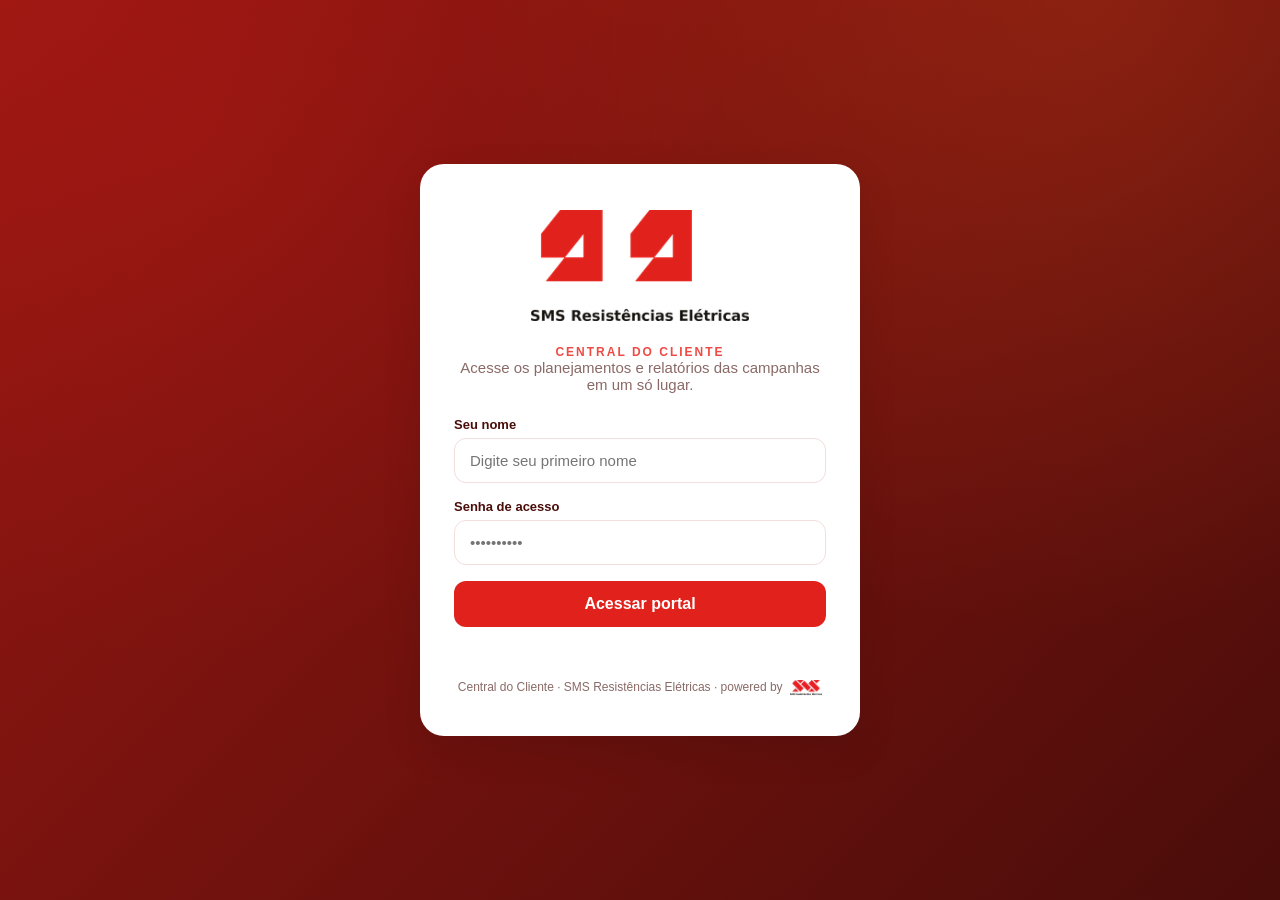
==== index.html @ a6e4474c "Add files via upload" ====
<!DOCTYPE html>
<html lang="pt-BR">
<head>
<meta charset="UTF-8" />
<meta name="viewport" content="width=device-width, initial-scale=1.0" />
<title>Central do Cliente · SMS Resistências Elétricas</title>
<style>
  :root {
    --green-dark:  #4A0D0A;
    --green-deep:  #9B1712;
    --green:       #E1211B;
    --green-mid:   #EF4A44;
    --green-light: #F6B3B0;
    --green-pale:  #FDECEB;
    --lime:        #FF671F;
    --mint:        #FDECEB;
    --white:       #FFFFFF;
    --ink:         #4A0D0A;
    --text:        #2A1614;
    --muted:       #8A6A66;
    --line:        #F2DEDC;
    --radius:      18px;
    --shadow-sm:   0 2px 10px rgba(0,0,0,.06);
    --shadow:      0 14px 40px rgba(0,0,0,.10);
    --wa:          #25D366;
  }
  * { box-sizing: border-box; }
  html, body { margin: 0; height: 100%; }
  body {
    font-family: Arial, Helvetica, sans-serif;
    color: var(--text);
    background: #FDF7F6;
    min-height: 100vh;
  }
  a { color: inherit; }

  /* ============================================================
     LOGIN
  ============================================================ */
  #loginScreen {
    display: grid; place-items: center; padding: 40px 20px; min-height: 100vh;
    background:
      radial-gradient(circle at 15% 15%, rgba(225,33,27,0.14), transparent 40%),
      radial-gradient(circle at 85% 0%, rgba(255,103,31,0.18), transparent 45%),
      linear-gradient(135deg, #9B1712 0%, #4A0D0A 100%);
  }
  .login-card {
    width: 100%; max-width: 440px; background: white; border-radius: 24px;
    box-shadow: var(--shadow); padding: 40px 34px; text-align: center;
  }
  .login-logo {
    width: 100%; max-width: 230px; margin: 0 auto 18px; padding: 6px;
    display: grid; place-items: center;
  }
  .login-logo img { width: 100%; height: auto; display: block; }
  .login-card .eyebrow { color: var(--green-mid); font-weight: 800; font-size: 12px; letter-spacing: 2px; text-transform: uppercase; }
  .login-card h1 { font-size: 26px; color: var(--green-dark); margin: 10px 0 8px; }
  .login-card p.sub { color: var(--muted); font-size: 15px; margin: 0 0 24px; }
  .field { text-align: left; margin-bottom: 16px; }
  .field label { display: block; font-size: 13px; font-weight: 700; color: var(--green-dark); margin-bottom: 6px; }
  .field input {
    width: 100%; padding: 13px 15px; border: 1.5px solid var(--line); border-radius: 12px;
    font-size: 15px; outline: none; transition: border .2s; font-family: inherit;
  }
  .field input:focus { border-color: var(--green-mid); }
  .btn-primary {
    width: 100%; padding: 14px; border: none; border-radius: 12px; cursor: pointer;
    background: var(--green); color: white; font-size: 16px; font-weight: 800;
    transition: background .2s;
  }
  .btn-primary:hover { background: var(--green-deep); }
  .login-err { color: #C62828; font-size: 13px; margin-top: 12px; min-height: 18px; font-weight: 700; }
  .login-foot { margin-top: 22px; font-size: 12px; color: var(--muted); display: flex; align-items: center; justify-content: center; gap: 7px; flex-wrap: wrap; }
  .login-foot .login-agency { height: 17px; width: auto; display: block; }

  /* ============================================================
     PORTAL
  ============================================================ */
  #portalScreen { display: none; min-height: 100vh; }
  #portalScreen.active { display: block; }

  /* --- TOPBAR (header MetLife-style) --- */
  .topbar {
    position: sticky; top: 0; z-index: 30; background: rgba(255,255,255,.92);
    backdrop-filter: blur(12px); border-bottom: 1px solid var(--line);
  }
  .topbar-inner {
    max-width: 1160px; margin: 0 auto; padding: 14px 24px;
    display: flex; align-items: center; justify-content: space-between; gap: 18px;
  }
  .brand { display: flex; align-items: center; gap: 12px; text-decoration: none; border-radius: 10px; padding: 4px 6px; transition: background .2s; }
  .brand:hover { background: var(--green-pale); }
  .brand-logo { height: 34px; width: auto; display: block; }
  .brand-div { width: 1px; height: 24px; background: var(--line); }
  .brand-sub { font-size: 10.5px; color: var(--muted); letter-spacing: 1.2px; font-weight: 700; }
  .topnav { display: flex; align-items: center; gap: 4px; }
  .topnav a {
    text-decoration: none; color: var(--green-dark); font-weight: 700; font-size: 14px;
    padding: 9px 14px; border-radius: 10px; transition: background .2s;
  }
  .topnav a:hover { background: var(--green-pale); }
  .top-actions { display: flex; align-items: center; gap: 10px; }
  .pill-user {
    display: flex; align-items: center; gap: 8px; background: var(--green-pale);
    border-radius: 999px; padding: 6px 6px 6px 14px; font-weight: 700; font-size: 13px; color: var(--green-dark);
  }
  .pill-user .av { width: 28px; height: 28px; border-radius: 50%; background: var(--green); color: white; display: grid; place-items: center; font-size: 13px; font-weight: 800; }
  .btn-ghost {
    background: white; border: 1.5px solid var(--line); color: var(--green-dark);
    padding: 8px 16px; border-radius: 999px; font-weight: 700; font-size: 13px; cursor: pointer; transition: background .2s;
  }
  .btn-ghost:hover { background: var(--green-pale); }
  .hamb { display: none; background: none; border: none; cursor: pointer; padding: 6px; }
  .hamb span { display: block; width: 22px; height: 2.5px; background: var(--green-dark); margin: 4px 0; border-radius: 2px; }

  /* --- HERO --- */
  .hero {
    background:
      radial-gradient(circle at 12% 20%, rgba(225,33,27,0.14), transparent 42%),
      radial-gradient(circle at 88% 0%, rgba(255,103,31,0.18), transparent 48%),
      linear-gradient(180deg, #FDECEB 0%, #FDF7F6 100%);
    border-bottom: 1px solid var(--line);
  }
  .hero-inner { max-width: 1160px; margin: 0 auto; padding: 60px 24px 54px; text-align: center; }
  .hero .tag {
    display: inline-block; background: #FDECEB; color: var(--green-dark);
    padding: 8px 18px; border-radius: 999px; font-weight: 800; font-size: 12px;
    letter-spacing: 1.5px; text-transform: uppercase;
  }
  .hero h1 { font-size: clamp(34px, 5.5vw, 58px); color: var(--green-dark); margin: 20px 0 14px; letter-spacing: -1.5px; }
  .hero h1 span { color: var(--green-mid); }
  .hero p { color: var(--muted); font-size: 18px; max-width: 620px; margin: 0 auto; }

  /* --- COMO USAR --- */
  .howto { max-width: 1160px; margin: 0 auto; padding: 44px 24px 0; }
  .howto-card {
    background: white; border: 1px solid var(--line); border-radius: 22px;
    box-shadow: var(--shadow); overflow: hidden;
  }
  .howto-top {
    background: linear-gradient(135deg, #9B1712, #4A0D0A); color: white;
    padding: 26px 30px; display: flex; align-items: center; gap: 14px; flex-wrap: wrap;
  }
  .howto-top .ico { width: 44px; height: 44px; border-radius: 12px; background: rgba(255,255,255,.14); display: grid; place-items: center; font-size: 22px; }
  .howto-top h2 { margin: 0; font-size: 21px; }
  .howto-top p { margin: 2px 0 0; color: var(--green-light); font-size: 14px; }
  .howto-body { padding: 30px; display: grid; grid-template-columns: repeat(3, 1fr); gap: 24px; }
  .step { display: flex; gap: 14px; }
  .step .num {
    width: 34px; height: 34px; border-radius: 10px; background: var(--green-pale); color: var(--green-dark);
    display: grid; place-items: center; font-weight: 800; flex-shrink: 0;
  }
  .step h3 { margin: 2px 0 6px; font-size: 16px; color: var(--green-dark); }
  .step p { margin: 0; font-size: 14px; color: var(--muted); line-height: 1.5; }
  .howto-foot {
    border-top: 1px solid var(--line); padding: 20px 30px; display: flex; align-items: center;
    justify-content: space-between; gap: 16px; flex-wrap: wrap; background: #FDF7F6;
  }
  .howto-foot .q { font-size: 14px; color: var(--muted); }
  .howto-foot .q strong { color: var(--green-dark); }
  .btn-wa {
    display: inline-flex; align-items: center; gap: 9px; background: var(--wa); color: white;
    text-decoration: none; padding: 11px 20px; border-radius: 999px; font-weight: 800; font-size: 14px;
    transition: filter .2s;
  }
  .btn-wa:hover { filter: brightness(.94); }
  .btn-wa svg { width: 18px; height: 18px; }

  /* --- CATEGORIES / BLOCKS --- */
  .content { max-width: 1160px; margin: 0 auto; padding: 44px 24px 70px; }
  .cat-block { margin-bottom: 44px; scroll-margin-top: 80px; }
  .cat-head { display: flex; align-items: baseline; justify-content: space-between; margin-bottom: 20px; gap: 12px; flex-wrap: wrap; }
  .cat-head h2 { font-size: 24px; color: var(--green-dark); margin: 0; display: flex; align-items: center; gap: 10px; }
  .cat-head .cnt { font-size: 13px; color: var(--muted); font-weight: 700; background: white; border: 1px solid var(--line); padding: 4px 12px; border-radius: 999px; }
  .cat-head p { margin: 4px 0 0; color: var(--muted); font-size: 15px; width: 100%; }

  .grid { display: grid; grid-template-columns: repeat(3, 1fr); gap: 22px; }

  .block-card {
    position: relative; background: white; border: 1px solid var(--line); border-radius: 18px;
    box-shadow: var(--shadow-sm); padding: 26px 24px 22px; cursor: pointer;
    transition: transform .18s, box-shadow .18s, border-color .18s;
    display: flex; flex-direction: column; min-height: 230px; overflow: hidden;
  }
  .block-card::before {
    content: ''; position: absolute; top: 0; left: 0; right: 0; height: 5px;
    background: var(--accent, var(--green-mid));
  }
  .block-card:hover { transform: translateY(-4px); box-shadow: var(--shadow); border-color: var(--green-light); }
  .block-tag {
    align-self: flex-start; font-size: 11px; font-weight: 800; letter-spacing: 1px; text-transform: uppercase;
    color: var(--accent-ink, var(--green-dark)); background: var(--accent-bg, var(--green-pale));
    padding: 5px 12px; border-radius: 999px; margin-bottom: 14px;
  }
  .block-card h3 { font-size: 19px; color: var(--green-dark); margin: 0 0 10px; line-height: 1.25; }
  .block-card .desc { font-size: 14px; color: var(--muted); line-height: 1.5; margin: 0 0 18px; flex: 1; }
  .block-meta { font-size: 12px; color: var(--muted); margin-bottom: 14px; }
  .block-foot { display: flex; align-items: center; justify-content: space-between; border-top: 1px solid var(--line); padding-top: 14px; }
  .block-open { font-size: 14px; font-weight: 800; color: var(--green); display: inline-flex; align-items: center; gap: 6px; }
  .block-pdf {
    font-size: 12px; font-weight: 800; color: var(--green-dark); background: var(--green-pale);
    border: none; padding: 6px 13px; border-radius: 999px; cursor: pointer; transition: background .2s;
  }
  .block-pdf:hover { background: var(--green-light); }
  .block-ext { text-decoration: none; color: inherit; }
  .block-ext-badge {
    font-size: 11px; font-weight: 800; letter-spacing: .5px; text-transform: uppercase;
    color: var(--muted); background: var(--green-pale); padding: 6px 13px; border-radius: 999px;
  }

  /* --- FOOTER --- */
  .site-foot {
    border-top: 1px solid var(--line); background: white;
  }
  .site-foot-inner {
    max-width: 1160px; margin: 0 auto; padding: 30px 24px;
    display: flex; align-items: center; justify-content: space-between; gap: 16px; flex-wrap: wrap;
    color: var(--muted); font-size: 13px;
  }
  .site-foot .foot-agency { height: 30px; width: auto; display: block; }

  /* ============================================================
     VIEWER — tela cheia com cabeçalho fixo
  ============================================================ */
  #viewer { position: fixed; inset: 0; z-index: 100; display: none; background: white; }
  #viewer.open { display: flex; flex-direction: column; }
  .viewer-bar {
    position: sticky; top: 0; z-index: 2; flex-shrink: 0;
    display: flex; align-items: center; justify-content: space-between; gap: 14px;
    padding: 12px 22px; background: white; border-bottom: 1px solid var(--line);
    box-shadow: 0 2px 12px rgba(0,0,0,.07); flex-wrap: wrap;
  }
  .viewer-left { display: flex; align-items: center; gap: 14px; min-width: 0; }
  .btn-back {
    display: inline-flex; align-items: center; gap: 8px; background: var(--green);
    color: white; border: none; padding: 10px 18px; border-radius: 999px;
    font-weight: 800; font-size: 13.5px; cursor: pointer; transition: background .2s; white-space: nowrap;
  }
  .btn-back:hover { background: var(--green-deep); }
  .viewer-logo { height: 30px; width: auto; display: block; cursor: pointer; }
  .viewer-div { width: 1px; height: 26px; background: var(--line); }
  .viewer-bar .vtitle {
    font-size: 14.5px; font-weight: 800; color: var(--green-dark);
    white-space: nowrap; overflow: hidden; text-overflow: ellipsis; max-width: 46vw;
  }
  .viewer-bar .vactions { display: flex; gap: 9px; }
  .viewer-bar .vactions button {
    background: white; color: var(--green-dark); border: 1.5px solid var(--line);
    padding: 9px 15px; border-radius: 999px; font-size: 13px; font-weight: 700; cursor: pointer;
    transition: background .2s;
  }
  .viewer-bar .vactions button:hover { background: var(--green-pale); }
  #viewerFrame { flex: 1; width: 100%; border: none; background: white; }

  /* ============================================================
     RESPONSIVE
  ============================================================ */
  @media (max-width: 900px) {
    .grid, .howto-body { grid-template-columns: 1fr 1fr; }
    .topnav { display: none; }
    .hamb { display: block; }
    .topnav.open {
      display: flex; position: absolute; top: 68px; left: 0; right: 0; flex-direction: column;
      background: white; border-bottom: 1px solid var(--line); padding: 10px 16px; gap: 2px;
    }
    .topnav.open a { padding: 12px; }
  }
  @media (max-width: 620px) {
    .grid, .howto-body { grid-template-columns: 1fr; }
    .pill-user .uname { display: none; }
    .hero-inner { padding: 44px 20px 40px; }
    .viewer-bar { padding: 10px 14px; gap: 8px; }
    .viewer-bar .vtitle, .viewer-div, .viewer-logo { display: none; }
    .btn-back { padding: 9px 14px; font-size: 13px; }
    .viewer-bar .vactions button { padding: 8px 12px; font-size: 12.5px; }
  }
</style>
</head>
<body>

<!-- ================= LOGIN ================= -->
<div id="loginScreen">
  <div class="login-card">
    <div class="login-logo">
      <img src="[data-uri]" alt="SMS Resistências Elétricas" />
    </div>
    <div class="eyebrow">Central do Cliente</div>
    <p class="sub">Acesse os planejamentos e relatórios das campanhas em um só lugar.</p>
    <div class="field">
      <label for="accessName">Seu nome</label>
      <input id="accessName" type="text" placeholder="Digite seu primeiro nome" autocomplete="off" />
    </div>
    <div class="field">
      <label for="accessCred">Senha de acesso</label>
      <input id="accessCred" type="password" placeholder="••••••••••" autocomplete="new-password" />
    </div>
    <button class="btn-primary" id="loginBtn">Acessar portal</button>
    <div class="login-err" id="loginErr"></div>
    <div class="login-foot">
      <span>Central do Cliente · SMS Resistências Elétricas · powered by</span>
      <img class="login-agency" src="[data-uri]" alt="Agência Molla" />
    </div>
  </div>
</div>

<!-- ================= PORTAL ================= -->
<div id="portalScreen">

  <!-- TOPBAR -->
  <div class="topbar">
    <div class="topbar-inner">
      <a class="brand" href="#inicio" id="brandHome" title="Voltar ao início da Central">
        <img class="brand-logo" src="[data-uri]" alt="SMS Resistências Elétricas" />
        <span class="brand-div"></span>
        <span class="brand-sub">CENTRAL DO CLIENTE</span>
      </a>
      <nav class="topnav" id="topnav">
        <a href="#inicio">Início</a>
        <a href="#como-usar">Como usar</a>
        <a href="#planejamento">Planejamento</a>
        <a href="#relatorios">Relatórios</a>
        <a href="#duvidas">Dúvidas</a>
      </nav>
      <div class="top-actions">
        <div class="pill-user"><span class="uname" id="userName">Cliente</span><span class="av" id="userAv">C</span></div>
        <button class="btn-ghost" id="logoutBtn">Sair</button>
        <button class="hamb" id="hamb" aria-label="Menu"><span></span><span></span><span></span></button>
      </div>
    </div>
  </div>

  <!-- HERO -->
  <div class="hero" id="inicio">
    <div class="hero-inner">
      <span class="tag">SMS Resistências Elétricas · 2026</span>
      <h1>Central do <span>Cliente</span></h1>
      <p>Todo o material da conta de Google Ads da SMS Resistências reunido em um só lugar: o planejamento das campanhas e os relatórios de acompanhamento. Selecione um item abaixo para abrir.</p>
    </div>
  </div>

  <!-- COMO USAR -->
  <div class="howto" id="como-usar">
    <div class="howto-card">
      <div class="howto-top">
        <div class="ico">🧭</div>
        <div>
          <h2>Como usar a plataforma</h2>
          <p>Um guia rápido para aproveitar tudo o que a Central oferece.</p>
        </div>
      </div>
      <div class="howto-body">
        <div class="step">
          <div class="num">1</div>
          <div>
            <h3>Navegue pelas categorias</h3>
            <p>Os materiais ficam organizados em <strong>Planejamentos</strong> e <strong>Relatórios</strong>. Use o menu no topo para ir direto à seção desejada.</p>
          </div>
        </div>
        <div class="step">
          <div class="num">2</div>
          <div>
            <h3>Abra o documento</h3>
            <p>Clique em qualquer bloco para abrir o material dentro do próprio portal, em tela cheia — sem precisar baixar nada.</p>
          </div>
        </div>
        <div class="step">
          <div class="num">3</div>
          <div>
            <h3>Baixe em PDF</h3>
            <p>Prefere salvar ou compartilhar? Use o botão <strong>⬇ PDF</strong> em cada material (ou dentro do visualizador) para gerar o arquivo.</p>
          </div>
        </div>
      </div>
      <div class="howto-foot">
        <div class="q">Ficou com alguma <strong>dúvida</strong>? Fale direto com a equipe Agência Molla no WhatsApp.</div>
        <a class="btn-wa" id="waTop" href="https://wa.me/5511995550735?text=Ol%C3%A1%2C%20preciso%20de%20ajuda%20com%20a%20Central%20do%20Cliente%20SMS%20Resist%C3%AAncias%20El%C3%A9tricas" target="_blank" rel="noopener">
          <svg viewBox="0 0 32 32" fill="currentColor"><path d="M16 3C9 3 3.5 8.5 3.5 15.5c0 2.3.6 4.4 1.7 6.3L3 29l7.4-2.1c1.8 1 3.9 1.5 6.1 1.5 7 0 12.5-5.5 12.5-12.5S23 3 16 3zm0 22.7c-1.9 0-3.7-.5-5.3-1.5l-.4-.2-4.4 1.2 1.2-4.3-.3-.4c-1-1.6-1.6-3.5-1.6-5.5C5.2 9.6 10 5 16 5s10.8 4.6 10.8 10.5S22 25.7 16 25.7zm6-7.8c-.3-.2-1.9-1-2.2-1-.3-.1-.5-.2-.7.1s-.8 1-1 1.2c-.2.2-.4.2-.7.1-1.8-.9-3-1.6-4.2-3.6-.3-.5.3-.5.9-1.6.1-.2 0-.4 0-.6-.1-.2-.7-1.7-1-2.3-.3-.6-.5-.5-.7-.5h-.6c-.2 0-.6.1-.9.4-.3.3-1.2 1.1-1.2 2.7s1.2 3.1 1.4 3.4c.2.2 2.4 3.7 5.9 5.2 2.2.9 3 1 4.1.9.7-.1 1.9-.8 2.2-1.5.3-.7.3-1.4.2-1.5-.1-.2-.3-.2-.6-.4z"/></svg>
          Chamar no WhatsApp
        </a>
      </div>
    </div>
  </div>

  <!-- CONTENT -->
  <div class="content">

    <!-- PLANEJAMENTO -->
    <section class="cat-block" id="planejamento">
      <div class="cat-head">
        <h2>🗂️ Planejamento <span class="cnt">2 materiais</span></h2>
        <p>A estrutura das campanhas e a revisão de palavras-chave, em planilhas abertas para consulta.</p>
      </div>
      <div class="grid">
        <a class="block-card block-ext" href="https://docs.google.com/spreadsheets/d/1nKGXExFA1pgm-tjuR2vLRuyKhiwG2CNZqmPkWT2C9xo/edit?usp=drive_link"
             target="_blank" rel="noopener" style="--accent:var(--brand-mid);--accent-bg:var(--brand-pale);--accent-ink:var(--brand-deep);">
          <span class="block-tag">Planilha</span>
          <h3>Estrutura e Planejamento das Campanhas</h3>
          <p class="desc">Como as campanhas de Google Ads estão organizadas: divisão por linha de produto, palavras-chave e orçamento de cada frente.</p>
          <div class="block-meta">Google Ads · Planilha online</div>
          <div class="block-foot">
            <span class="block-ext-badge">Link externo</span>
            <span class="block-open">Abrir planilha ↗</span>
          </div>
        </a>
        <a class="block-card block-ext" href="https://docs.google.com/spreadsheets/d/1LkZoQbRnqU8UV62rM9WOMEow3W5KfQ4o04w9qZOIKQs/edit?usp=drive_link"
             target="_blank" rel="noopener" style="--accent:var(--accent);--accent-bg:var(--brand-pale);--accent-ink:var(--brand-deep);">
          <span class="block-tag">Planilha</span>
          <h3>Revisão de Palavras-chave e Termos de Pesquisa</h3>
          <p class="desc">Levantamento das buscas que as campanhas captaram, separando o que traz cliente do que é desperdício de verba.</p>
          <div class="block-meta">Google Ads · Março 2026</div>
          <div class="block-foot">
            <span class="block-ext-badge">Link externo</span>
            <span class="block-open">Abrir planilha ↗</span>
          </div>
        </a>
      </div>
    </section>

    <!-- RELATÓRIOS -->
    <section class="cat-block" id="relatorios">
      <div class="cat-head">
        <h2>📊 Relatórios <span class="cnt">2 materiais</span></h2>
        <p>O acompanhamento da conta: o que foi executado em cada período e os pontos que dependem de definição.</p>
      </div>
      <div class="grid">
        <div class="block-card" data-doc="report_20260615" style="--accent:var(--brand-deep);--accent-bg:var(--brand-pale);--accent-ink:var(--brand-dark);">
          <span class="block-tag">Status</span>
          <h3>Atualização da Conta · Junho</h3>
          <p class="desc">O que entrou no ar nas campanhas, os bloqueios de buscas aplicados e os pontos que ficaram aguardando confirmação.</p>
          <div class="block-meta">Google Ads · 15 de junho de 2026</div>
          <div class="block-foot">
            <button class="block-pdf" data-pdf="report_20260615">⬇ PDF</button>
            <span class="block-open">Abrir relatório →</span>
          </div>
        </div>
        <div class="block-card" data-doc="report_20260701" style="--accent:var(--brand);--accent-bg:var(--brand-pale);--accent-ink:var(--brand-deep);">
          <span class="block-tag">Status</span>
          <h3>Atualização da Conta · Julho</h3>
          <p class="desc">Continuidade do acompanhamento, com as definições tomadas no período e os desdobramentos para as campanhas.</p>
          <div class="block-meta">Google Ads · 1º de julho de 2026</div>
          <div class="block-foot">
            <button class="block-pdf" data-pdf="report_20260701">⬇ PDF</button>
            <span class="block-open">Abrir relatório →</span>
          </div>
        </div>
      </div>
    </section>


    <!-- DÚVIDAS -->
    <section class="cat-block" id="duvidas">
      <div class="howto-card">
        <div class="howto-top">
          <div class="ico">💬</div>
          <div>
            <h2>Dúvidas ou suporte</h2>
            <p>A equipe Agência Molla está à disposição para ajudar com qualquer material do portal.</p>
          </div>
        </div>
        <div class="howto-foot" style="border-top:none;">
          <div class="q">Fale direto com a equipe <strong>Agência Molla</strong> no WhatsApp: <strong>+55 11 99555-0735</strong></div>
          <a class="btn-wa" href="https://wa.me/5511995550735?text=Ol%C3%A1%2C%20preciso%20de%20ajuda%20com%20a%20Central%20do%20Cliente%20SMS%20Resist%C3%AAncias%20El%C3%A9tricas" target="_blank" rel="noopener">
            <svg viewBox="0 0 32 32" fill="currentColor"><path d="M16 3C9 3 3.5 8.5 3.5 15.5c0 2.3.6 4.4 1.7 6.3L3 29l7.4-2.1c1.8 1 3.9 1.5 6.1 1.5 7 0 12.5-5.5 12.5-12.5S23 3 16 3zm0 22.7c-1.9 0-3.7-.5-5.3-1.5l-.4-.2-4.4 1.2 1.2-4.3-.3-.4c-1-1.6-1.6-3.5-1.6-5.5C5.2 9.6 10 5 16 5s10.8 4.6 10.8 10.5S22 25.7 16 25.7zm6-7.8c-.3-.2-1.9-1-2.2-1-.3-.1-.5-.2-.7.1s-.8 1-1 1.2c-.2.2-.4.2-.7.1-1.8-.9-3-1.6-4.2-3.6-.3-.5.3-.5.9-1.6.1-.2 0-.4 0-.6-.1-.2-.7-1.7-1-2.3-.3-.6-.5-.5-.7-.5h-.6c-.2 0-.6.1-.9.4-.3.3-1.2 1.1-1.2 2.7s1.2 3.1 1.4 3.4c.2.2 2.4 3.7 5.9 5.2 2.2.9 3 1 4.1.9.7-.1 1.9-.8 2.2-1.5.3-.7.3-1.4.2-1.5-.1-.2-.3-.2-.6-.4z"/></svg>
            Chamar no WhatsApp
          </a>
        </div>
      </div>
    </section>
  </div>

  <!-- FOOTER -->
  <div class="site-foot">
    <div class="site-foot-inner">
      <img class="foot-agency" src="[data-uri]" alt="Agência Molla" />
      <span>Central do Cliente · SMS Resistências Elétricas · © 2026 Agência Molla · Todos os direitos reservados.</span>
    </div>
  </div>
</div>

<!-- ================= VIEWER ================= -->
<div id="viewer">
  <div class="viewer-bar">
    <div class="viewer-left">
      <button class="btn-back" id="viewerBack">← Voltar para o portal</button>
      <img class="viewer-logo" id="viewerLogo" src="[data-uri]" alt="SMS Resistências Elétricas · voltar ao portal" title="Voltar para o portal" />
      <span class="viewer-div"></span>
      <span class="vtitle" id="viewerTitle">Documento</span>
    </div>
    <div class="vactions">
      <button id="viewerPdf">⬇ Baixar PDF</button>
      <button id="viewerNewTab">Abrir em nova aba</button>
    </div>
  </div>
  <iframe id="viewerFrame" title="Documento"></iframe>
</div>

<script>
(function(){
  "use strict";

  // ===== Documentos embutidos (base64). Placeholders substituídos no build. =====

  var DOC_REPORT_20260615_B64 = "[base64]";
  var DOC_REPORT_20260701_B64 = "[base64]/bW9kdWxlLmV4cG9ydHM9ZSgpOiJmdW5jdGlvbiI9PXR5cGVvZiBkZWZpbmUmJmRlZmluZS5hbWQ/[base64]/dDplfWZ1bmN0aW9uIGwodCxlKXtyZXR1cm4gdm9pZCAwPT09dD9lOnR9Y29uc3QgaD0odCxlKT0+InN0cmluZyI9PXR5cGVvZiB0JiZ0LmVuZHNXaXRoKCIlIik/[base64]/[base64]/[base64]/[base64]/[base64]/ZToiZW5kIj09PXQ/[base64]/czppdChlLGwsYS5nZXRQaXhlbEZvclZhbHVlKGgpKS5sbyksMCxzLTEpKSxvPXU/SihNYXRoLm1heChpdChyLGEuYXhpcyxjLCEwKS5oaSsxLGk/[base64]/aC8oMi1uLW8pOmgvKG4rbykscj1mdW5jdGlvbih0LGUsaSxzLG4pe3JldHVybiB0PT09bj8oZS1pKS9zKyhlPGk/[base64]/XChccyooWy0rLlxkXSspKCUpP1tccyxdKyhbLSsuZVxkXSspKCUpP1tccyxdKyhbLSsuZVxkXSspKCUpPyg/OltccywvXSsoWy0rLmVcZF0rKSglKT8pP1xzKlwpJC87Y29uc3QgWXQ9dD0+dDw9LjAwMzEzMDg/[base64]/T2JqZWN0LmFzc2lnbihlfHx7fSx0KTp0fWZ1bmN0aW9uIEt0KHQpe3ZhciBlPXtyOjAsZzowLGI6MCxhOjI1NX07cmV0dXJuIEFycmF5LmlzQXJyYXkodCk/[base64]/[base64]/[base64]/[base64]/[base64]/[base64]/[base64]/[base64]/[base64]/[base64]/cHgkLyk7cmV0dXJuIHM/K3NbMV06dm9pZCAwfWZ1bmN0aW9uIERlKHQpe3JldHVybiF0fHxzKHQuc2l6ZSl8fHModC5mYW1pbHkpP251bGw6KHQuc3R5bGU/[base64]/[base64]/[base64]/[base64]/bi8yOmwsdC5yZWN0KGktYyxzLWwsMipjLDIqbCk7YnJlYWt9bSs9UjtjYXNlInJlY3RSb3QiOmQ9TWF0aC5jb3MobSkqKG4/[base64]/[base64]/[base64]/[base64]/ZS5jcDF4OmUuY3AyeCxzP2UuY3AxeTplLmNwMnkscz9pLmNwMng6aS5jcDF4LHM/[base64]/[base64]/[base64]/ZTppLHI9cShvLG4pLGw9cShhLG8pO2xldCBoPXIvKHIrbCksYz1sLyhyK2wpO2g9aXNOYU4oaCk/MDpoLGM9aXNOYU4oYyk/[base64]/[base64]/[base64]/MToxLU1hdGgucG93KDIsLTEwKnQpLGVhc2VJbk91dEV4cG86dD0+Y2kodCk/[base64]/LS41KihNYXRoLnNxcnQoMS10KnQpLTEpOi41KihNYXRoLnNxcnQoMS0odC09MikqdCkrMSksZWFzZUluRWxhc3RpYzp0PT5jaSh0KT90OmRpKHQsLjA3NSwuMyksZWFzZU91dEVsYXN0aWM6dD0+Y2kodCk/dDp1aSh0LC4wNzUsLjMpLGVhc2VJbk91dEVsYXN0aWModCl7Y29uc3QgZT0uMTEyNTtyZXR1cm4gY2kodCk/[base64]/[base64]/OlwuXGQrKT8pKHB4fGVtfCUpPykkLyx4aT0vXihub3JtYWx8aXRhbGljfGluaXRpYWx8aW5oZXJpdHx1bnNldHwob2JsaXF1ZSggLT9bMC05XT9bMC05XWRlZyk/[base64]/[base64]/[base64]/[base64]/[base64]/[base64]/TWF0aC5hYnModC54LXMueCk6MCxvPWk/[base64]/W106b312YXIgWGk9e2V2YWx1YXRlSW50ZXJhY3Rpb25JdGVtczpIaSxtb2Rlczp7aW5kZXgodCxlLGkscyl7Y29uc3Qgbj12ZShlLHQpLG89aS5heGlzfHwieCIsYT1pLmluY2x1ZGVJbnZpc2libGV8fCExLHI9aS5pbnRlcnNlY3Q/[base64]/KHIud2lkdGg9aD9oKnM6YSYmZS5hdmFpbGFibGVXaWR0aCxyLmhlaWdodD1uKTooci53aWR0aD1zLHIuaGVpZ2h0PWg/[base64]/[base64]/[base64]/[base64]/[base64]/[base64]/[base64]/[base64]/ZTowLG89dm9pZCAwPT09aS5tYXg/[base64]/[base64]/[base64]/[base64]/ImFjdGl2ZSI6ImRlZmF1bHQiO3JldHVybiB2b2lkIDA9PT10JiZ0aGlzLl9jYWNoZWRNZXRhLmRhdGFzZXQ/[base64]/[base64]/[base64]/[base64]/[base64]/MDpsLW4sbCksdD0wLGk9ci0xO3Q8aTt0KyspJHMoZSxjLGQsYVt0XSxhW3QrMV0pO3JldHVybiAkcyhlLGMsZCxoLHMobik/[base64]/dC50ZXh0Lmxlbmd0aDoxKSppLmxpbmVIZWlnaHQrcy5oZWlnaHR9ZnVuY3Rpb24gWnModCxlLGkpe2xldCBzPXV0KHQpO3JldHVybihpJiYicmlnaHQiIT09ZXx8IWkmJiJyaWdodCI9PT1lKSYmKHM9KHQ9PiJsZWZ0Ij09PXQ/[base64]/[base64]/[base64]/[base64]/[base64]/[base64]/[base64]/[base64]/[base64]/[base64]/[base64]/[base64]/[base64]/KE09UywiaW5uZXIiPT09ayYmKGY9eD09PV8tMT90aGlzLm9wdGlvbnMucmV2ZXJzZT8ibGVmdCI6InJpZ2h0IjowPT09eD90aGlzLm9wdGlvbnMucmV2ZXJzZT8icmlnaHQiOiJsZWZ0IjoiY2VudGVyIiksTz0idG9wIj09PXM/Im5lYXIiPT09Y3x8MCE9PW0/LUMqRCtELzI6ImNlbnRlciI9PT1jPy1ULmhpZ2hlc3QuaGVpZ2h0LzItZSpEK0Q6LVQuaGlnaGVzdC5oZWlnaHQrRC8yOiJuZWFyIj09PWN8fDAhPT1tP0QvMjoiY2VudGVyIj09PWM/[base64]/ImxlZnQiOiJyaWdodCI7bGV0IGk9ImNlbnRlciI7cmV0dXJuInN0YXJ0Ij09PWUuYWxpZ24/[base64]/cz8obD10aGlzLnJpZ2h0K24sIm5lYXIiPT09aT9yPSJsZWZ0IjoiY2VudGVyIj09PWk/KHI9ImNlbnRlciIsbCs9YS8yKToocj0icmlnaHQiLGwrPWEpKToobD10aGlzLnJpZ2h0LW8sIm5lYXIiPT09aT9yPSJyaWdodCI6ImNlbnRlciI9PT1pPyhyPSJjZW50ZXIiLGwtPWEvMik6KHI9ImxlZnQiLGw9dGhpcy5sZWZ0KSk6InJpZ2h0Ij09PWU/cz8obD10aGlzLmxlZnQrbiwibmVhciI9PT1pP3I9InJpZ2h0IjoiY2VudGVyIj09PWk/KHI9ImNlbnRlciIsbC09YS8yKToocj0ibGVmdCIsbC09YSkpOihsPXRoaXMubGVmdCtvLCJuZWFyIj09PWk/[base64]/[base64]/[base64]/[base64]/[base64]/[base64]/[base64]/[base64]/aT1lOiJfdmFsdWVfIj09PXQmJihpPSJ4Ij09PWU/[base64]/[base64]/[base64]/ImJvdHRvbSI6ImxlZnQiLGR0eXBlOm4/[base64]/[base64]/[base64]/[base64]/[base64]/[base64]/[base64]/bj1jOihvW1duKGMsYSxyLGwpXT0hMCxuPWgpKSxvW1duKG4sYSxyLGwpXT0hMCx0LmJvcmRlclNraXBwZWQ9b31mdW5jdGlvbiBXbih0LGUsaSxzKXt2YXIgbixvLGE7cmV0dXJuIHM/[base64]/[base64]/[base64]/[base64]/[base64]/[base64]/[base64]/dGhpcy5fZ2V0U3RhY2tDb3VudCh0KTplLnN0YWNrQ291bnQsbD0iZmxleCI9PT1uLmJhclRoaWNrbmVzcz9mdW5jdGlvbih0LGUsaSxzKXtjb25zdCBuPWUucGl4ZWxzLG89blt0XTtsZXQgYT10PjA/blt0LTFdOm51bGwscj10PG4ubGVuZ3RoLTE/blt0KzFdOm51bGw7Y29uc3QgbD1pLmNhdGVnb3J5UGVyY2VudGFnZTtudWxsPT09YSYmKGE9by0obnVsbD09PXI/[base64]/[base64]/[base64]/[base64]/[base64]/[base64]/[base64]/[base64]/[base64]/YytzK2kraDowO2xldCBmPTA7Y29uc3QgZz1uLWw7aWYocyl7Y29uc3QgdD0oKGM+MD9jLXM6MCkrKGQ+MD9kLXM6MCkpLzI7Zj0oZy0oMCE9PXQ/[base64]/[base64]/[base64]/[base64]/[base64]/[base64]/[base64]/[base64]/[base64]/KGUrcykvMjplLHk6bj9pOihpK3MpLzJ9fWdldFJhbmdlKHQpe3JldHVybiJ4Ij09PXQ/[base64]/[base64]/[base64]/[base64]/KGs9TWF0aC5yb3VuZChNYXRoLm1pbigoci1hKS9TLGMpKSxTPShyLWEpL2ssTT1hLHc9cik6Xz8oTT1iP2E6TSx3PXg/[base64]/[base64]/aS5sZW5ndGgmJlYoaVtpLmxlbmd0aC0xXS52YWx1ZSxyLG1vKHIseSx0KSk/[base64]/dDowLHRoaXMubWF4PWEoZSk/[base64]/[base64]/TWF0aC5tYXgoMCx0KTpudWxsLHRoaXMubWF4PWEoZSk/[base64]/KGUucmV2ZXJzZSgpLHRoaXMuc3RhcnQ9dGhpcy5tYXgsdGhpcy5lbmQ9dGhpcy5taW4pOih0aGlzLnN0YXJ0PXRoaXMubWluLHRoaXMuZW5kPXRoaXMubWF4KSxlfWdldExhYmVsRm9yVmFsdWUodCl7cmV0dXJuIHZvaWQgMD09PXQ/[base64]/[base64]/e3N0YXJ0OmUtaS8yLGVuZDplK2kvMn06dDxzfHx0Pm4/[base64]/[base64]/[base64]/[base64]/[base64]/aToiIn0pKS5maWx0ZXIoKCh0LGUpPT50aGlzLmNoYXJ0LmdldERhdGFWaXNpYmlsaXR5KGUpKSl9Zml0KCl7Y29uc3QgdD10aGlzLm9wdGlvbnM7dC5kaXNwbGF5JiZ0LnBvaW50TGFiZWxzLmRpc3BsYXk/[base64]/[base64]/[base64]/[base64]/MS1lOih0aGlzLmdldERlY2ltYWxGb3JWYWx1ZSh0WzFdKS1lKS8yLGk9dGhpcy5nZXREZWNpbWFsRm9yVmFsdWUodFt0Lmxlbmd0aC0xXSksbj0xPT09dC5sZW5ndGg/[base64]/[base64]/[base64]/[base64]/[base64]/[base64]/[base64]/ZS5tYXg6ZS5taW4scj1mdW5jdGlvbih0LGUsaSl7bGV0IHM7cmV0dXJuIHM9InN0YXJ0Ij09PXQ/aToiZW5kIj09PXQ/ZS5vcHRpb25zLnJldmVyc2U/[base64]/[base64]/dC5jbG9zZVBhdGgoKTpwYSh0LHMsYyxuKTtjb25zdCBlPSEhcy5wYXRoU2VnbWVudCh0LGwse21vdmU6dSxyZXZlcnNlOiEwfSk7Zj11JiZlLGZ8fHBhKHQscyxoLG4pfXQuY2xvc2VQYXRoKCksdC5maWxsKGY/[base64]/[base64]/[base64]/[base64]/[base64]/[base64]/[base64]/[base64]/InRvcCI6aT50LmhlaWdodC1zLzI/[base64]/[base64]/[base64]/[base64]/[base64]/[base64]/[base64]/[base64]/[base64]";

  var DOCS = {
    report_20260615: { title: "Atualização da Conta · Junho 2026", b64: DOC_REPORT_20260615_B64 },
    report_20260701: { title: "Atualização da Conta · Julho 2026", b64: DOC_REPORT_20260701_B64 }
  };

  var CLIENT_PWD = "sms#2026#";

  // ===== LOGIN =====
  var loginScreen = document.getElementById('loginScreen');
  var portalScreen = document.getElementById('portalScreen');
  var nameInput = document.getElementById('accessName');
  var credInput = document.getElementById('accessCred');
  var loginErr = document.getElementById('loginErr');

  function doLogin(){
    var pwd = credInput.value.trim();
    if (pwd.toLowerCase() === CLIENT_PWD.toLowerCase()) {
      var nm = (nameInput.value.trim() || 'Cliente');
      var first = nm.split(' ')[0];
      document.getElementById('userName').textContent = first.charAt(0).toUpperCase() + first.slice(1);
      document.getElementById('userAv').textContent = first.charAt(0).toUpperCase();
      loginScreen.style.display = 'none';
      portalScreen.classList.add('active');
      window.scrollTo(0,0);
    } else {
      loginErr.textContent = 'Senha incorreta. Verifique e tente novamente.';
      credInput.focus();
    }
  }
  document.getElementById('loginBtn').addEventListener('click', doLogin);
  credInput.addEventListener('keydown', function(e){ if (e.key === 'Enter') doLogin(); });
  nameInput.addEventListener('keydown', function(e){ if (e.key === 'Enter') credInput.focus(); });

  document.getElementById('logoutBtn').addEventListener('click', function(){
    portalScreen.classList.remove('active');
    loginScreen.style.display = 'grid';
    credInput.value = ''; loginErr.textContent = '';
  });

  // ===== MOBILE NAV =====
  var topnav = document.getElementById('topnav');
  document.getElementById('hamb').addEventListener('click', function(){ topnav.classList.toggle('open'); });
  topnav.querySelectorAll('a').forEach(function(a){
    a.addEventListener('click', function(){ topnav.classList.remove('open'); });
  });

  // ===== VIEWER =====
  var viewer = document.getElementById('viewer');
  var viewerFrame = document.getElementById('viewerFrame');
  var viewerTitle = document.getElementById('viewerTitle');
  var currentB64 = null, currentKey = null;

  function decodeDoc(b64){ return decodeURIComponent(escape(atob(b64))); }

  function printDoc(key){
    var doc = DOCS[key]; if (!doc) return;
    var w = window.open('', '_blank');
    if (!w) { alert('Habilite pop-ups para gerar o PDF deste documento.'); return; }
    w.document.open(); w.document.write(decodeDoc(doc.b64)); w.document.close();
    if (doc.title) { try { w.document.title = doc.title; } catch(e){} }
    var fired = false;
    function go(){ if (fired) return; fired = true; try { w.focus(); w.print(); } catch(e){} }
    w.onload = function(){ setTimeout(go, 400); };
    setTimeout(go, 1200);
  }

  var scrollPos = 0;

  function openDoc(key){
    var doc = DOCS[key]; if (!doc) return;
    scrollPos = window.scrollY || document.documentElement.scrollTop || 0;
    currentB64 = doc.b64; currentKey = key;
    viewerTitle.textContent = doc.title;
    viewerFrame.src = "data:text/html;base64," + doc.b64;
    viewer.classList.add('open');
    document.body.style.overflow = 'hidden';
  }
  function closeViewer(){
    if (!viewer.classList.contains('open')) return;
    viewer.classList.remove('open');
    viewerFrame.src = 'about:blank';
    document.body.style.overflow = '';
    window.scrollTo(0, scrollPos);
  }

  document.querySelectorAll('.block-card[data-doc]').forEach(function(card){
    card.addEventListener('click', function(){ openDoc(card.dataset.doc); });
  });
  document.querySelectorAll('.block-pdf[data-pdf]').forEach(function(btn){
    btn.addEventListener('click', function(e){ e.stopPropagation(); printDoc(btn.dataset.pdf); });
  });

  document.getElementById('viewerBack').addEventListener('click', closeViewer);
  document.getElementById('viewerLogo').addEventListener('click', closeViewer);
  document.getElementById('viewerPdf').addEventListener('click', function(){ if (currentKey) printDoc(currentKey); });
  document.getElementById('viewerNewTab').addEventListener('click', function(){
    if (!currentB64) return;
    var w = window.open();
    if (w) { w.document.open(); w.document.write(decodeDoc(currentB64)); w.document.close(); }
  });
  document.addEventListener('keydown', function(e){ if (e.key === 'Escape') closeViewer(); });
})();
</script>
</body>
</html>
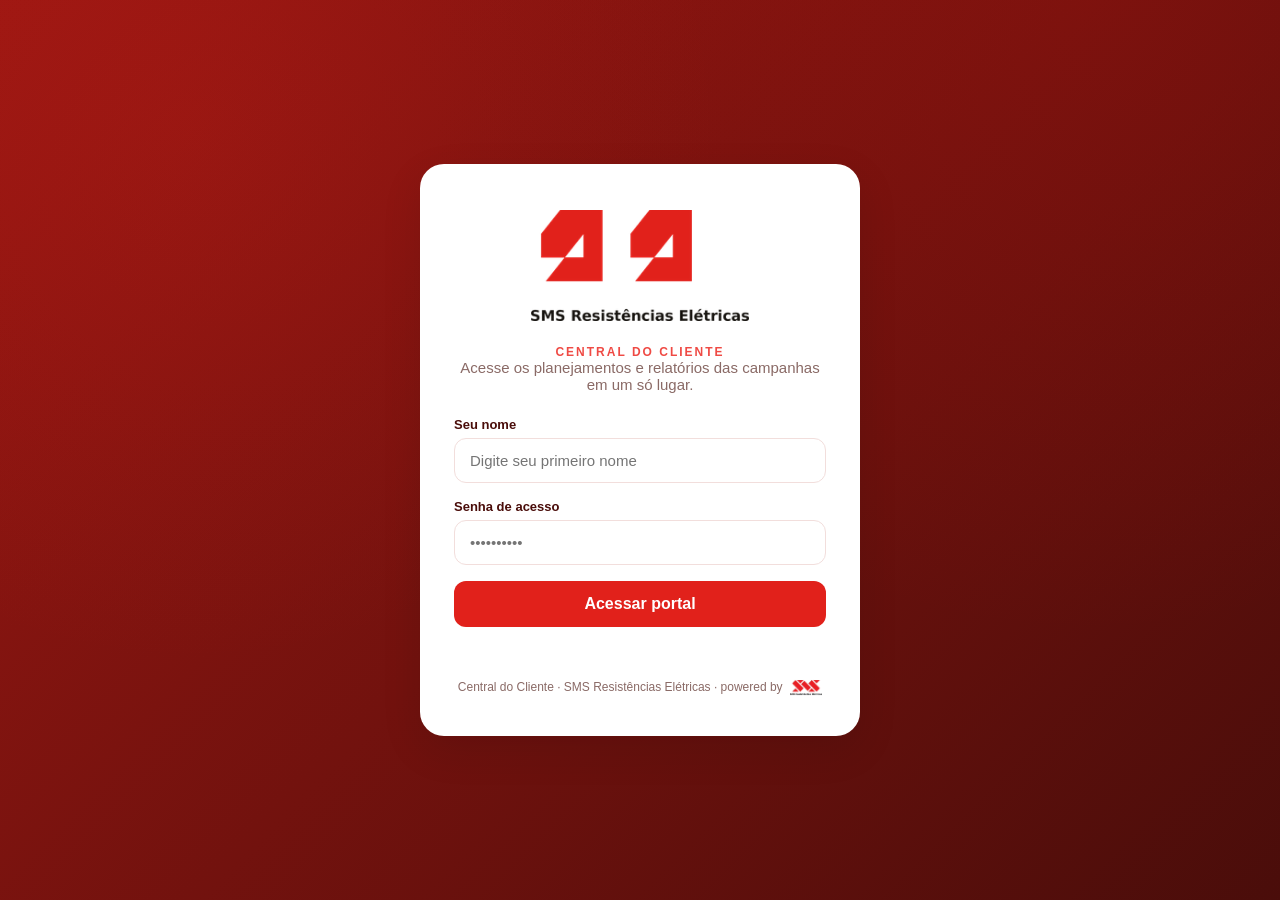
==== commit 910b2c3b: "Add files via upload" ====
--- a/index.html
+++ b/index.html
@@ -12,7 +12,7 @@
     --green-mid:   #EF4A44;
     --green-light: #F6B3B0;
     --green-pale:  #FDECEB;
-    --lime:        #FF671F;
+    --lime:        #B3120D;
     --mint:        #FDECEB;
     --white:       #FFFFFF;
     --ink:         #4A0D0A;
@@ -41,7 +41,7 @@
     display: grid; place-items: center; padding: 40px 20px; min-height: 100vh;
     background:
       radial-gradient(circle at 15% 15%, rgba(225,33,27,0.14), transparent 40%),
-      radial-gradient(circle at 85% 0%, rgba(255,103,31,0.18), transparent 45%),
+      radial-gradient(circle at 85% 0%, rgba(179,18,13,0.18), transparent 45%),
       linear-gradient(135deg, #9B1712 0%, #4A0D0A 100%);
   }
   .login-card {
@@ -117,7 +117,7 @@
   .hero {
     background:
       radial-gradient(circle at 12% 20%, rgba(225,33,27,0.14), transparent 42%),
-      radial-gradient(circle at 88% 0%, rgba(255,103,31,0.18), transparent 48%),
+      radial-gradient(circle at 88% 0%, rgba(179,18,13,0.18), transparent 48%),
       linear-gradient(180deg, #FDECEB 0%, #FDF7F6 100%);
     border-bottom: 1px solid var(--line);
   }
@@ -419,11 +419,21 @@
     <!-- RELATÓRIOS -->
     <section class="cat-block" id="relatorios">
       <div class="cat-head">
-        <h2>📊 Relatórios <span class="cnt">2 materiais</span></h2>
+        <h2>📊 Relatórios <span class="cnt">3 materiais</span></h2>
         <p>O acompanhamento da conta: o que foi executado em cada período e os pontos que dependem de definição.</p>
       </div>
       <div class="grid">
-        <div class="block-card" data-doc="report_20260615" style="--accent:var(--brand-deep);--accent-bg:var(--brand-pale);--accent-ink:var(--brand-dark);">
+        <div class="block-card" data-doc="report_20260720_performance" style="--accent:var(--brand-deep);--accent-bg:var(--brand-pale);--accent-ink:var(--brand-dark);">
+          <span class="block-tag">Análise</span>
+          <h3>Performance do Semestre · Jan a Jul</h3>
+          <p class="desc">Balanço do primeiro semestre e parcial de julho: evolução de custo por visita, volume, presença na busca e as prioridades dos próximos 60 dias.</p>
+          <div class="block-meta">Google Ads · 1 jan a 20 jul de 2026</div>
+          <div class="block-foot">
+            <button class="block-pdf" data-pdf="report_20260720_performance">⬇ PDF</button>
+            <span class="block-open">Abrir análise →</span>
+          </div>
+        </div>
+        <div class="block-card" data-doc="report_20260615" style="--accent:var(--brand);--accent-bg:var(--brand-pale);--accent-ink:var(--brand-deep);">
           <span class="block-tag">Status</span>
           <h3>Atualização da Conta · Junho</h3>
           <p class="desc">O que entrou no ar nas campanhas, os bloqueios de buscas aplicados e os pontos que ficaram aguardando confirmação.</p>
@@ -433,7 +443,7 @@
             <span class="block-open">Abrir relatório →</span>
           </div>
         </div>
-        <div class="block-card" data-doc="report_20260701" style="--accent:var(--brand);--accent-bg:var(--brand-pale);--accent-ink:var(--brand-deep);">
+        <div class="block-card" data-doc="report_20260701" style="--accent:var(--brand-mid);--accent-bg:var(--brand-pale);--accent-ink:var(--brand-deep);">
           <span class="block-tag">Status</span>
           <h3>Atualização da Conta · Julho</h3>
           <p class="desc">Continuidade do acompanhamento, com as definições tomadas no período e os desdobramentos para as campanhas.</p>
@@ -500,10 +510,12 @@
 
   // ===== Documentos embutidos (base64). Placeholders substituídos no build. =====
 
-  var DOC_REPORT_20260615_B64 = "[base64]";
-  var DOC_REPORT_20260701_B64 = "[base64]/bW9kdWxlLmV4cG9ydHM9ZSgpOiJmdW5jdGlvbiI9PXR5cGVvZiBkZWZpbmUmJmRlZmluZS5hbWQ/[base64]/dDplfWZ1bmN0aW9uIGwodCxlKXtyZXR1cm4gdm9pZCAwPT09dD9lOnR9Y29uc3QgaD0odCxlKT0+InN0cmluZyI9PXR5cGVvZiB0JiZ0LmVuZHNXaXRoKCIlIik/[base64]/[base64]/[base64]/[base64]/[base64]/ZToiZW5kIj09PXQ/[base64]/czppdChlLGwsYS5nZXRQaXhlbEZvclZhbHVlKGgpKS5sbyksMCxzLTEpKSxvPXU/SihNYXRoLm1heChpdChyLGEuYXhpcyxjLCEwKS5oaSsxLGk/[base64]/aC8oMi1uLW8pOmgvKG4rbykscj1mdW5jdGlvbih0LGUsaSxzLG4pe3JldHVybiB0PT09bj8oZS1pKS9zKyhlPGk/[base64]/XChccyooWy0rLlxkXSspKCUpP1tccyxdKyhbLSsuZVxkXSspKCUpP1tccyxdKyhbLSsuZVxkXSspKCUpPyg/OltccywvXSsoWy0rLmVcZF0rKSglKT8pP1xzKlwpJC87Y29uc3QgWXQ9dD0+dDw9LjAwMzEzMDg/[base64]/T2JqZWN0LmFzc2lnbihlfHx7fSx0KTp0fWZ1bmN0aW9uIEt0KHQpe3ZhciBlPXtyOjAsZzowLGI6MCxhOjI1NX07cmV0dXJuIEFycmF5LmlzQXJyYXkodCk/[base64]/[base64]/[base64]/[base64]/[base64]/[base64]/[base64]/[base64]/[base64]/[base64]/cHgkLyk7cmV0dXJuIHM/K3NbMV06dm9pZCAwfWZ1bmN0aW9uIERlKHQpe3JldHVybiF0fHxzKHQuc2l6ZSl8fHModC5mYW1pbHkpP251bGw6KHQuc3R5bGU/[base64]/[base64]/[base64]/[base64]/bi8yOmwsdC5yZWN0KGktYyxzLWwsMipjLDIqbCk7YnJlYWt9bSs9UjtjYXNlInJlY3RSb3QiOmQ9TWF0aC5jb3MobSkqKG4/[base64]/[base64]/[base64]/[base64]/ZS5jcDF4OmUuY3AyeCxzP2UuY3AxeTplLmNwMnkscz9pLmNwMng6aS5jcDF4LHM/[base64]/[base64]/[base64]/ZTppLHI9cShvLG4pLGw9cShhLG8pO2xldCBoPXIvKHIrbCksYz1sLyhyK2wpO2g9aXNOYU4oaCk/MDpoLGM9aXNOYU4oYyk/[base64]/[base64]/[base64]/MToxLU1hdGgucG93KDIsLTEwKnQpLGVhc2VJbk91dEV4cG86dD0+Y2kodCk/[base64]/LS41KihNYXRoLnNxcnQoMS10KnQpLTEpOi41KihNYXRoLnNxcnQoMS0odC09MikqdCkrMSksZWFzZUluRWxhc3RpYzp0PT5jaSh0KT90OmRpKHQsLjA3NSwuMyksZWFzZU91dEVsYXN0aWM6dD0+Y2kodCk/dDp1aSh0LC4wNzUsLjMpLGVhc2VJbk91dEVsYXN0aWModCl7Y29uc3QgZT0uMTEyNTtyZXR1cm4gY2kodCk/[base64]/[base64]/OlwuXGQrKT8pKHB4fGVtfCUpPykkLyx4aT0vXihub3JtYWx8aXRhbGljfGluaXRpYWx8aW5oZXJpdHx1bnNldHwob2JsaXF1ZSggLT9bMC05XT9bMC05XWRlZyk/[base64]/[base64]/[base64]/[base64]/[base64]/[base64]/TWF0aC5hYnModC54LXMueCk6MCxvPWk/[base64]/W106b312YXIgWGk9e2V2YWx1YXRlSW50ZXJhY3Rpb25JdGVtczpIaSxtb2Rlczp7aW5kZXgodCxlLGkscyl7Y29uc3Qgbj12ZShlLHQpLG89aS5heGlzfHwieCIsYT1pLmluY2x1ZGVJbnZpc2libGV8fCExLHI9aS5pbnRlcnNlY3Q/[base64]/KHIud2lkdGg9aD9oKnM6YSYmZS5hdmFpbGFibGVXaWR0aCxyLmhlaWdodD1uKTooci53aWR0aD1zLHIuaGVpZ2h0PWg/[base64]/[base64]/[base64]/[base64]/[base64]/[base64]/[base64]/[base64]/ZTowLG89dm9pZCAwPT09aS5tYXg/[base64]/[base64]/[base64]/[base64]/ImFjdGl2ZSI6ImRlZmF1bHQiO3JldHVybiB2b2lkIDA9PT10JiZ0aGlzLl9jYWNoZWRNZXRhLmRhdGFzZXQ/[base64]/[base64]/[base64]/[base64]/[base64]/MDpsLW4sbCksdD0wLGk9ci0xO3Q8aTt0KyspJHMoZSxjLGQsYVt0XSxhW3QrMV0pO3JldHVybiAkcyhlLGMsZCxoLHMobik/[base64]/dC50ZXh0Lmxlbmd0aDoxKSppLmxpbmVIZWlnaHQrcy5oZWlnaHR9ZnVuY3Rpb24gWnModCxlLGkpe2xldCBzPXV0KHQpO3JldHVybihpJiYicmlnaHQiIT09ZXx8IWkmJiJyaWdodCI9PT1lKSYmKHM9KHQ9PiJsZWZ0Ij09PXQ/[base64]/[base64]/[base64]/[base64]/[base64]/[base64]/[base64]/[base64]/[base64]/[base64]/[base64]/[base64]/[base64]/KE09UywiaW5uZXIiPT09ayYmKGY9eD09PV8tMT90aGlzLm9wdGlvbnMucmV2ZXJzZT8ibGVmdCI6InJpZ2h0IjowPT09eD90aGlzLm9wdGlvbnMucmV2ZXJzZT8icmlnaHQiOiJsZWZ0IjoiY2VudGVyIiksTz0idG9wIj09PXM/Im5lYXIiPT09Y3x8MCE9PW0/LUMqRCtELzI6ImNlbnRlciI9PT1jPy1ULmhpZ2hlc3QuaGVpZ2h0LzItZSpEK0Q6LVQuaGlnaGVzdC5oZWlnaHQrRC8yOiJuZWFyIj09PWN8fDAhPT1tP0QvMjoiY2VudGVyIj09PWM/[base64]/ImxlZnQiOiJyaWdodCI7bGV0IGk9ImNlbnRlciI7cmV0dXJuInN0YXJ0Ij09PWUuYWxpZ24/[base64]/cz8obD10aGlzLnJpZ2h0K24sIm5lYXIiPT09aT9yPSJsZWZ0IjoiY2VudGVyIj09PWk/KHI9ImNlbnRlciIsbCs9YS8yKToocj0icmlnaHQiLGwrPWEpKToobD10aGlzLnJpZ2h0LW8sIm5lYXIiPT09aT9yPSJyaWdodCI6ImNlbnRlciI9PT1pPyhyPSJjZW50ZXIiLGwtPWEvMik6KHI9ImxlZnQiLGw9dGhpcy5sZWZ0KSk6InJpZ2h0Ij09PWU/cz8obD10aGlzLmxlZnQrbiwibmVhciI9PT1pP3I9InJpZ2h0IjoiY2VudGVyIj09PWk/KHI9ImNlbnRlciIsbC09YS8yKToocj0ibGVmdCIsbC09YSkpOihsPXRoaXMubGVmdCtvLCJuZWFyIj09PWk/[base64]/[base64]/[base64]/[base64]/[base64]/[base64]/[base64]/[base64]/aT1lOiJfdmFsdWVfIj09PXQmJihpPSJ4Ij09PWU/[base64]/[base64]/[base64]/ImJvdHRvbSI6ImxlZnQiLGR0eXBlOm4/[base64]/[base64]/[base64]/[base64]/[base64]/[base64]/[base64]/bj1jOihvW1duKGMsYSxyLGwpXT0hMCxuPWgpKSxvW1duKG4sYSxyLGwpXT0hMCx0LmJvcmRlclNraXBwZWQ9b31mdW5jdGlvbiBXbih0LGUsaSxzKXt2YXIgbixvLGE7cmV0dXJuIHM/[base64]/[base64]/[base64]/[base64]/[base64]/[base64]/[base64]/dGhpcy5fZ2V0U3RhY2tDb3VudCh0KTplLnN0YWNrQ291bnQsbD0iZmxleCI9PT1uLmJhclRoaWNrbmVzcz9mdW5jdGlvbih0LGUsaSxzKXtjb25zdCBuPWUucGl4ZWxzLG89blt0XTtsZXQgYT10PjA/blt0LTFdOm51bGwscj10PG4ubGVuZ3RoLTE/blt0KzFdOm51bGw7Y29uc3QgbD1pLmNhdGVnb3J5UGVyY2VudGFnZTtudWxsPT09YSYmKGE9by0obnVsbD09PXI/[base64]/[base64]/[base64]/[base64]/[base64]/[base64]/[base64]/[base64]/[base64]/YytzK2kraDowO2xldCBmPTA7Y29uc3QgZz1uLWw7aWYocyl7Y29uc3QgdD0oKGM+MD9jLXM6MCkrKGQ+MD9kLXM6MCkpLzI7Zj0oZy0oMCE9PXQ/[base64]/[base64]/[base64]/[base64]/[base64]/[base64]/[base64]/[base64]/[base64]/KGUrcykvMjplLHk6bj9pOihpK3MpLzJ9fWdldFJhbmdlKHQpe3JldHVybiJ4Ij09PXQ/[base64]/[base64]/[base64]/[base64]/KGs9TWF0aC5yb3VuZChNYXRoLm1pbigoci1hKS9TLGMpKSxTPShyLWEpL2ssTT1hLHc9cik6Xz8oTT1iP2E6TSx3PXg/[base64]/[base64]/aS5sZW5ndGgmJlYoaVtpLmxlbmd0aC0xXS52YWx1ZSxyLG1vKHIseSx0KSk/[base64]/dDowLHRoaXMubWF4PWEoZSk/[base64]/[base64]/TWF0aC5tYXgoMCx0KTpudWxsLHRoaXMubWF4PWEoZSk/[base64]/KGUucmV2ZXJzZSgpLHRoaXMuc3RhcnQ9dGhpcy5tYXgsdGhpcy5lbmQ9dGhpcy5taW4pOih0aGlzLnN0YXJ0PXRoaXMubWluLHRoaXMuZW5kPXRoaXMubWF4KSxlfWdldExhYmVsRm9yVmFsdWUodCl7cmV0dXJuIHZvaWQgMD09PXQ/[base64]/[base64]/e3N0YXJ0OmUtaS8yLGVuZDplK2kvMn06dDxzfHx0Pm4/[base64]/[base64]/[base64]/[base64]/[base64]/aToiIn0pKS5maWx0ZXIoKCh0LGUpPT50aGlzLmNoYXJ0LmdldERhdGFWaXNpYmlsaXR5KGUpKSl9Zml0KCl7Y29uc3QgdD10aGlzLm9wdGlvbnM7dC5kaXNwbGF5JiZ0LnBvaW50TGFiZWxzLmRpc3BsYXk/[base64]/[base64]/[base64]/[base64]/MS1lOih0aGlzLmdldERlY2ltYWxGb3JWYWx1ZSh0WzFdKS1lKS8yLGk9dGhpcy5nZXREZWNpbWFsRm9yVmFsdWUodFt0Lmxlbmd0aC0xXSksbj0xPT09dC5sZW5ndGg/[base64]/[base64]/[base64]/[base64]/[base64]/[base64]/[base64]/ZS5tYXg6ZS5taW4scj1mdW5jdGlvbih0LGUsaSl7bGV0IHM7cmV0dXJuIHM9InN0YXJ0Ij09PXQ/aToiZW5kIj09PXQ/ZS5vcHRpb25zLnJldmVyc2U/[base64]/[base64]/dC5jbG9zZVBhdGgoKTpwYSh0LHMsYyxuKTtjb25zdCBlPSEhcy5wYXRoU2VnbWVudCh0LGwse21vdmU6dSxyZXZlcnNlOiEwfSk7Zj11JiZlLGZ8fHBhKHQscyxoLG4pfXQuY2xvc2VQYXRoKCksdC5maWxsKGY/[base64]/[base64]/[base64]/[base64]/[base64]/[base64]/[base64]/[base64]/InRvcCI6aT50LmhlaWdodC1zLzI/[base64]/[base64]/[base64]/[base64]/[base64]/[base64]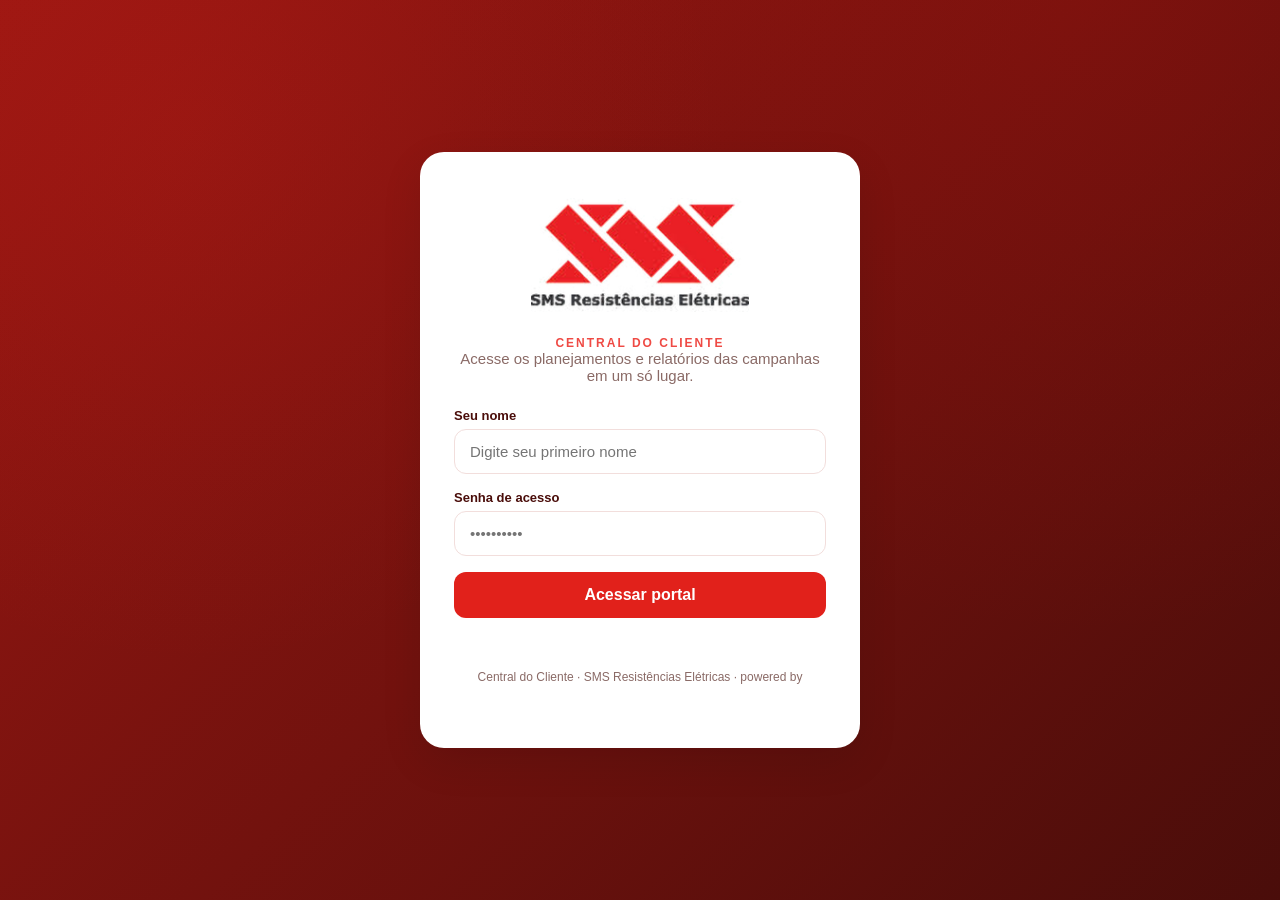
==== commit 30a0c4a6: "Add files via upload" ====
--- a/index.html
+++ b/index.html
@@ -282,7 +282,7 @@
 <div id="loginScreen">
   <div class="login-card">
     <div class="login-logo">
-      <img src="[data-uri]" alt="SMS Resistências Elétricas" />
+      <img src="[data-uri]" alt="SMS Resistências Elétricas" />
     </div>
     <div class="eyebrow">Central do Cliente</div>
     <p class="sub">Acesse os planejamentos e relatórios das campanhas em um só lugar.</p>
@@ -298,7 +298,7 @@
     <div class="login-err" id="loginErr"></div>
     <div class="login-foot">
       <span>Central do Cliente · SMS Resistências Elétricas · powered by</span>
-      <img class="login-agency" src="[data-uri]" alt="Agência Molla" />
+      <img class="login-agency" src="[data-uri]" alt="Agência Molla" />
     </div>
   </div>
 </div>
@@ -310,7 +310,7 @@
   <div class="topbar">
     <div class="topbar-inner">
       <a class="brand" href="#inicio" id="brandHome" title="Voltar ao início da Central">
-        <img class="brand-logo" src="[data-uri]" alt="SMS Resistências Elétricas" />
+        <img class="brand-logo" src="[data-uri]" alt="SMS Resistências Elétricas" />
         <span class="brand-div"></span>
         <span class="brand-sub">CENTRAL DO CLIENTE</span>
       </a>
@@ -481,7 +481,7 @@
   <!-- FOOTER -->
   <div class="site-foot">
     <div class="site-foot-inner">
-      <img class="foot-agency" src="[data-uri]" alt="Agência Molla" />
+      <img class="foot-agency" src="[data-uri]" alt="Agência Molla" />
       <span>Central do Cliente · SMS Resistências Elétricas · © 2026 Agência Molla · Todos os direitos reservados.</span>
     </div>
   </div>
@@ -492,7 +492,7 @@
   <div class="viewer-bar">
     <div class="viewer-left">
       <button class="btn-back" id="viewerBack">← Voltar para o portal</button>
-      <img class="viewer-logo" id="viewerLogo" src="[data-uri]" alt="SMS Resistências Elétricas · voltar ao portal" title="Voltar para o portal" />
+      <img class="viewer-logo" id="viewerLogo" src="[data-uri]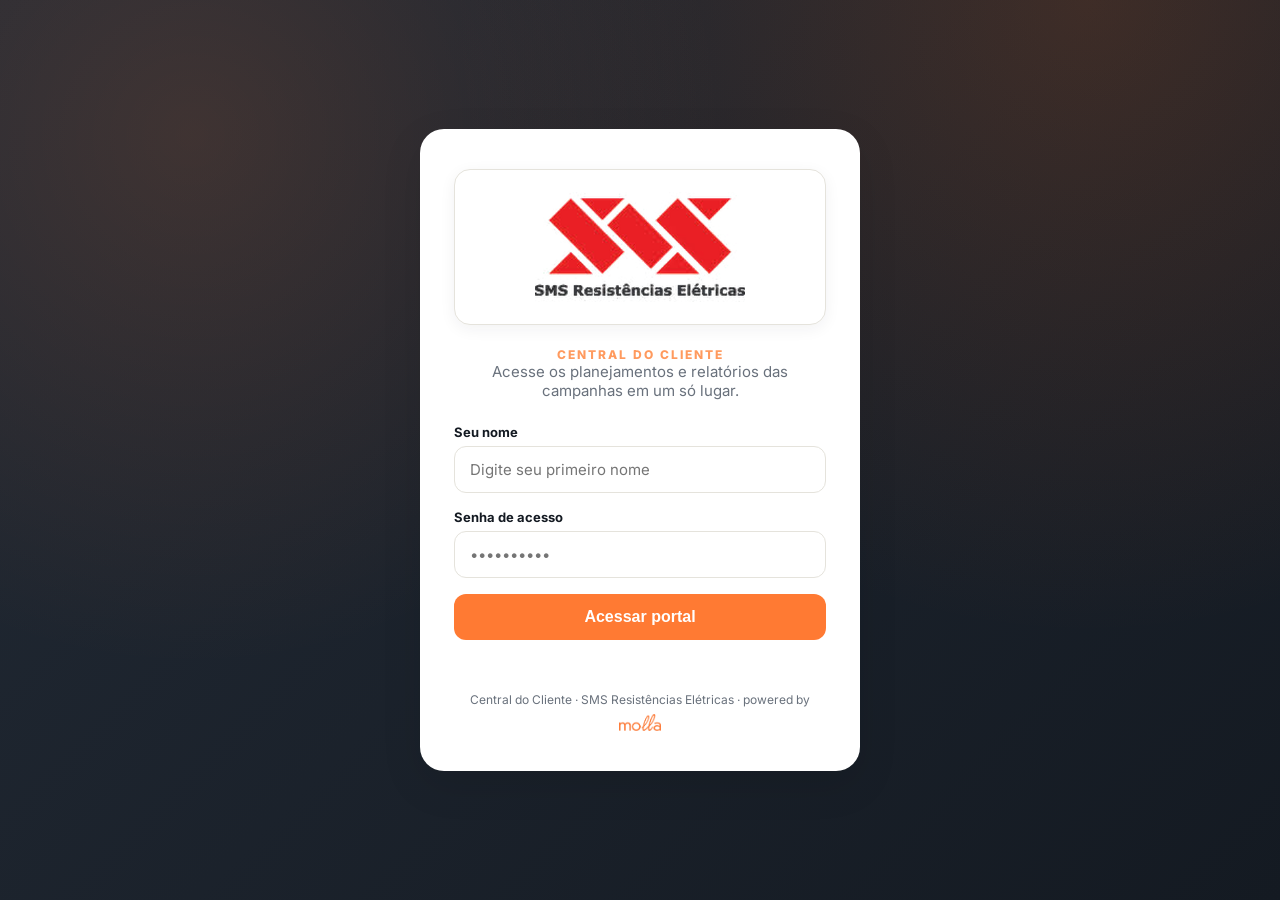
==== commit 9dd28c2c: "Add files via upload" ====
--- a/index.html
+++ b/index.html
@@ -4,21 +4,25 @@
 <meta charset="UTF-8" />
 <meta name="viewport" content="width=device-width, initial-scale=1.0" />
 <title>Central do Cliente · SMS Resistências Elétricas</title>
+<meta name="robots" content="noindex, nofollow" />
+<link rel="preconnect" href="https://fonts.googleapis.com">
+<link rel="preconnect" href="https://fonts.gstatic.com" crossorigin>
+<link href="https://fonts.googleapis.com/css2?family=Inter:wght@400;500;600;700;800&family=Archivo:wght@700;800;900&family=JetBrains+Mono:wght@400;500;700&display=swap" rel="stylesheet">
 <style>
   :root {
-    --green-dark:  #4A0D0A;
-    --green-deep:  #9B1712;
-    --green:       #E1211B;
-    --green-mid:   #EF4A44;
-    --green-light: #F6B3B0;
-    --green-pale:  #FDECEB;
-    --lime:        #B3120D;
-    --mint:        #FDECEB;
+    --green-dark:  #141A22;
+    --green-deep:  #222A35;
+    --green:       #FF7A33;
+    --green-mid:   #FF9A5E;
+    --green-light: #FFD9C4;
+    --green-pale:  #FFF0E8;
+    --lime:        #E05E14;
+    --mint:        #FFF0E8;
     --white:       #FFFFFF;
-    --ink:         #4A0D0A;
-    --text:        #2A1614;
-    --muted:       #8A6A66;
-    --line:        #F2DEDC;
+    --ink:         #141A22;
+    --text:        #1E242C;
+    --muted:       #69717C;
+    --line:        #E5E3DC;
     --radius:      18px;
     --shadow-sm:   0 2px 10px rgba(0,0,0,.06);
     --shadow:      0 14px 40px rgba(0,0,0,.10);
@@ -27,9 +31,9 @@
   * { box-sizing: border-box; }
   html, body { margin: 0; height: 100%; }
   body {
-    font-family: Arial, Helvetica, sans-serif;
+    font-family: 'Inter', Arial, Helvetica, sans-serif;
     color: var(--text);
-    background: #FDF7F6;
+    background: #F5F5F2;
     min-height: 100vh;
   }
   a { color: inherit; }
@@ -40,19 +44,20 @@
   #loginScreen {
     display: grid; place-items: center; padding: 40px 20px; min-height: 100vh;
     background:
-      radial-gradient(circle at 15% 15%, rgba(225,33,27,0.14), transparent 40%),
-      radial-gradient(circle at 85% 0%, rgba(179,18,13,0.18), transparent 45%),
-      linear-gradient(135deg, #9B1712 0%, #4A0D0A 100%);
+      radial-gradient(circle at 15% 15%, rgba(255,122,51,0.14), transparent 40%),
+      radial-gradient(circle at 85% 0%, rgba(224,94,20,0.18), transparent 45%),
+      linear-gradient(135deg, #222A35 0%, #141A22 100%);
   }
   .login-card {
     width: 100%; max-width: 440px; background: white; border-radius: 24px;
     box-shadow: var(--shadow); padding: 40px 34px; text-align: center;
   }
-  .login-logo {
-    width: 100%; max-width: 230px; margin: 0 auto 18px; padding: 6px;
-    display: grid; place-items: center;
-  }
-  .login-logo img { width: 100%; height: auto; display: block; }
+  .login-band {
+    width: 100%; background: #fff; border: 1px solid var(--line); border-radius: 16px;
+    padding: 22px 18px; margin: 0 auto 22px; display: grid; place-items: center;
+    box-shadow: 0 4px 16px rgba(26,33,43,.06);
+  }
+  .login-band img { width: 100%; max-width: 210px; height: auto; display: block; }
   .login-card .eyebrow { color: var(--green-mid); font-weight: 800; font-size: 12px; letter-spacing: 2px; text-transform: uppercase; }
   .login-card h1 { font-size: 26px; color: var(--green-dark); margin: 10px 0 8px; }
   .login-card p.sub { color: var(--muted); font-size: 15px; margin: 0 0 24px; }
@@ -116,18 +121,18 @@
   /* --- HERO --- */
   .hero {
     background:
-      radial-gradient(circle at 12% 20%, rgba(225,33,27,0.14), transparent 42%),
-      radial-gradient(circle at 88% 0%, rgba(179,18,13,0.18), transparent 48%),
-      linear-gradient(180deg, #FDECEB 0%, #FDF7F6 100%);
+      radial-gradient(circle at 12% 20%, rgba(255,122,51,0.14), transparent 42%),
+      radial-gradient(circle at 88% 0%, rgba(224,94,20,0.18), transparent 48%),
+      linear-gradient(180deg, #FFF0E8 0%, #F5F5F2 100%);
     border-bottom: 1px solid var(--line);
   }
   .hero-inner { max-width: 1160px; margin: 0 auto; padding: 60px 24px 54px; text-align: center; }
   .hero .tag {
-    display: inline-block; background: #FDECEB; color: var(--green-dark);
+    display: inline-block; background: #FFF0E8; color: var(--green-dark);
     padding: 8px 18px; border-radius: 999px; font-weight: 800; font-size: 12px;
     letter-spacing: 1.5px; text-transform: uppercase;
   }
-  .hero h1 { font-size: clamp(34px, 5.5vw, 58px); color: var(--green-dark); margin: 20px 0 14px; letter-spacing: -1.5px; }
+  .hero h1 { font-family:'Archivo',sans-serif; font-weight:900; text-transform:uppercase; letter-spacing:-2px; font-size: clamp(34px, 5.5vw, 58px); color: var(--green-dark); margin: 20px 0 14px; letter-spacing: -1.5px; }
   .hero h1 span { color: var(--green-mid); }
   .hero p { color: var(--muted); font-size: 18px; max-width: 620px; margin: 0 auto; }
 
@@ -138,7 +143,7 @@
     box-shadow: var(--shadow); overflow: hidden;
   }
   .howto-top {
-    background: linear-gradient(135deg, #9B1712, #4A0D0A); color: white;
+    background: linear-gradient(135deg, #222A35, #141A22); color: white;
     padding: 26px 30px; display: flex; align-items: center; gap: 14px; flex-wrap: wrap;
   }
   .howto-top .ico { width: 44px; height: 44px; border-radius: 12px; background: rgba(255,255,255,.14); display: grid; place-items: center; font-size: 22px; }
@@ -154,7 +159,7 @@
   .step p { margin: 0; font-size: 14px; color: var(--muted); line-height: 1.5; }
   .howto-foot {
     border-top: 1px solid var(--line); padding: 20px 30px; display: flex; align-items: center;
-    justify-content: space-between; gap: 16px; flex-wrap: wrap; background: #FDF7F6;
+    justify-content: space-between; gap: 16px; flex-wrap: wrap; background: #F5F5F2;
   }
   .howto-foot .q { font-size: 14px; color: var(--muted); }
   .howto-foot .q strong { color: var(--green-dark); }
@@ -210,14 +215,14 @@
 
   /* --- FOOTER --- */
   .site-foot {
-    border-top: 1px solid var(--line); background: white;
+    background: #1A212B;
   }
   .site-foot-inner {
-    max-width: 1160px; margin: 0 auto; padding: 30px 24px;
+    max-width: 1160px; margin: 0 auto; padding: 34px 24px;
     display: flex; align-items: center; justify-content: space-between; gap: 16px; flex-wrap: wrap;
-    color: var(--muted); font-size: 13px;
-  }
-  .site-foot .foot-agency { height: 30px; width: auto; display: block; }
+    color: rgba(255,255,255,.6); font-size: 13px;
+  }
+  .site-foot .foot-agency { height: 28px; width: auto; display: block; opacity: .95; }
 
   /* ============================================================
      VIEWER — tela cheia com cabeçalho fixo
@@ -281,8 +286,8 @@
 <!-- ================= LOGIN ================= -->
 <div id="loginScreen">
   <div class="login-card">
-    <div class="login-logo">
-      <img src="[data-uri]" alt="SMS Resistências Elétricas" />
+    <div class="login-band">
+      <img src="[data-uri]" alt="SMS Resistências Elétricas" />
     </div>
     <div class="eyebrow">Central do Cliente</div>
     <p class="sub">Acesse os planejamentos e relatórios das campanhas em um só lugar.</p>
@@ -298,7 +303,7 @@
     <div class="login-err" id="loginErr"></div>
     <div class="login-foot">
       <span>Central do Cliente · SMS Resistências Elétricas · powered by</span>
-      <img class="login-agency" src="[data-uri]" alt="Agência Molla" />
+      <img class="login-agency" src="[data-uri]" alt="Agência Molla" />
     </div>
   </div>
 </div>
@@ -310,7 +315,7 @@
   <div class="topbar">
     <div class="topbar-inner">
       <a class="brand" href="#inicio" id="brandHome" title="Voltar ao início da Central">
-        <img class="brand-logo" src="[data-uri]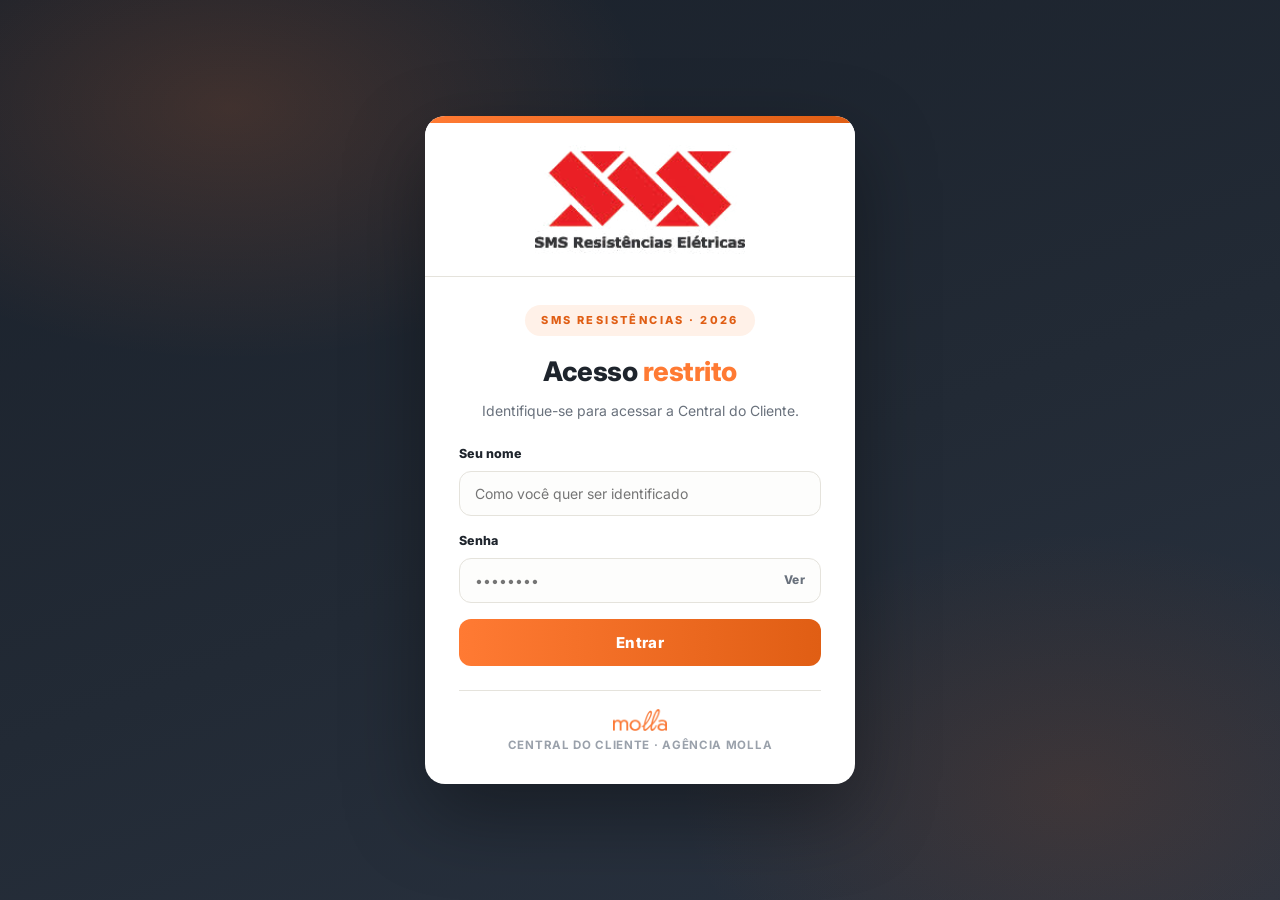
==== commit 45f9c3b9: "Add files via upload" ====
--- a/index.html
+++ b/index.html
@@ -1,626 +1,496 @@
 <!DOCTYPE html>
 <html lang="pt-BR">
 <head>
-<meta charset="UTF-8" />
-<meta name="viewport" content="width=device-width, initial-scale=1.0" />
-<title>Central do Cliente · SMS Resistências Elétricas</title>
-<meta name="robots" content="noindex, nofollow" />
+<meta charset="UTF-8">
+<meta name="viewport" content="width=device-width, initial-scale=1.0">
+<title>Central do Cliente · Vetoquinol · Agência Molla</title>
 <link rel="preconnect" href="https://fonts.googleapis.com">
 <link rel="preconnect" href="https://fonts.gstatic.com" crossorigin>
-<link href="https://fonts.googleapis.com/css2?family=Inter:wght@400;500;600;700;800&family=Archivo:wght@700;800;900&family=JetBrains+Mono:wght@400;500;700&display=swap" rel="stylesheet">
+<link href="https://fonts.googleapis.com/css2?family=Archivo:wdth,wght@100,400..900;125,700..900&family=Inter:wght@400;500;600;700;800&display=swap" rel="stylesheet">
 <style>
-  :root {
-    --green-dark:  #141A22;
-    --green-deep:  #222A35;
-    --green:       #FF7A33;
-    --green-mid:   #FF9A5E;
-    --green-light: #FFD9C4;
-    --green-pale:  #FFF0E8;
-    --lime:        #E05E14;
-    --mint:        #FFF0E8;
-    --white:       #FFFFFF;
-    --ink:         #141A22;
-    --text:        #1E242C;
-    --muted:       #69717C;
-    --line:        #E5E3DC;
-    --radius:      18px;
-    --shadow-sm:   0 2px 10px rgba(0,0,0,.06);
-    --shadow:      0 14px 40px rgba(0,0,0,.10);
-    --wa:          #25D366;
-  }
-  * { box-sizing: border-box; }
-  html, body { margin: 0; height: 100%; }
-  body {
-    font-family: 'Inter', Arial, Helvetica, sans-serif;
-    color: var(--text);
-    background: #F5F5F2;
-    min-height: 100vh;
-  }
-  a { color: inherit; }
-
-  /* ============================================================
-     LOGIN
-  ============================================================ */
-  #loginScreen {
-    display: grid; place-items: center; padding: 40px 20px; min-height: 100vh;
-    background:
-      radial-gradient(circle at 15% 15%, rgba(255,122,51,0.14), transparent 40%),
-      radial-gradient(circle at 85% 0%, rgba(224,94,20,0.18), transparent 45%),
-      linear-gradient(135deg, #222A35 0%, #141A22 100%);
-  }
-  .login-card {
-    width: 100%; max-width: 440px; background: white; border-radius: 24px;
-    box-shadow: var(--shadow); padding: 40px 34px; text-align: center;
-  }
-  .login-band {
-    width: 100%; background: #fff; border: 1px solid var(--line); border-radius: 16px;
-    padding: 22px 18px; margin: 0 auto 22px; display: grid; place-items: center;
-    box-shadow: 0 4px 16px rgba(26,33,43,.06);
-  }
-  .login-band img { width: 100%; max-width: 210px; height: auto; display: block; }
-  .login-card .eyebrow { color: var(--green-mid); font-weight: 800; font-size: 12px; letter-spacing: 2px; text-transform: uppercase; }
-  .login-card h1 { font-size: 26px; color: var(--green-dark); margin: 10px 0 8px; }
-  .login-card p.sub { color: var(--muted); font-size: 15px; margin: 0 0 24px; }
-  .field { text-align: left; margin-bottom: 16px; }
-  .field label { display: block; font-size: 13px; font-weight: 700; color: var(--green-dark); margin-bottom: 6px; }
-  .field input {
-    width: 100%; padding: 13px 15px; border: 1.5px solid var(--line); border-radius: 12px;
-    font-size: 15px; outline: none; transition: border .2s; font-family: inherit;
-  }
-  .field input:focus { border-color: var(--green-mid); }
-  .btn-primary {
-    width: 100%; padding: 14px; border: none; border-radius: 12px; cursor: pointer;
-    background: var(--green); color: white; font-size: 16px; font-weight: 800;
-    transition: background .2s;
-  }
-  .btn-primary:hover { background: var(--green-deep); }
-  .login-err { color: #C62828; font-size: 13px; margin-top: 12px; min-height: 18px; font-weight: 700; }
-  .login-foot { margin-top: 22px; font-size: 12px; color: var(--muted); display: flex; align-items: center; justify-content: center; gap: 7px; flex-wrap: wrap; }
-  .login-foot .login-agency { height: 17px; width: auto; display: block; }
-
-  /* ============================================================
-     PORTAL
-  ============================================================ */
-  #portalScreen { display: none; min-height: 100vh; }
-  #portalScreen.active { display: block; }
-
-  /* --- TOPBAR (header MetLife-style) --- */
-  .topbar {
-    position: sticky; top: 0; z-index: 30; background: rgba(255,255,255,.92);
-    backdrop-filter: blur(12px); border-bottom: 1px solid var(--line);
-  }
-  .topbar-inner {
-    max-width: 1160px; margin: 0 auto; padding: 14px 24px;
-    display: flex; align-items: center; justify-content: space-between; gap: 18px;
-  }
-  .brand { display: flex; align-items: center; gap: 12px; text-decoration: none; border-radius: 10px; padding: 4px 6px; transition: background .2s; }
-  .brand:hover { background: var(--green-pale); }
-  .brand-logo { height: 34px; width: auto; display: block; }
-  .brand-div { width: 1px; height: 24px; background: var(--line); }
-  .brand-sub { font-size: 10.5px; color: var(--muted); letter-spacing: 1.2px; font-weight: 700; }
-  .topnav { display: flex; align-items: center; gap: 4px; }
-  .topnav a {
-    text-decoration: none; color: var(--green-dark); font-weight: 700; font-size: 14px;
-    padding: 9px 14px; border-radius: 10px; transition: background .2s;
-  }
-  .topnav a:hover { background: var(--green-pale); }
-  .top-actions { display: flex; align-items: center; gap: 10px; }
-  .pill-user {
-    display: flex; align-items: center; gap: 8px; background: var(--green-pale);
-    border-radius: 999px; padding: 6px 6px 6px 14px; font-weight: 700; font-size: 13px; color: var(--green-dark);
-  }
-  .pill-user .av { width: 28px; height: 28px; border-radius: 50%; background: var(--green); color: white; display: grid; place-items: center; font-size: 13px; font-weight: 800; }
-  .btn-ghost {
-    background: white; border: 1.5px solid var(--line); color: var(--green-dark);
-    padding: 8px 16px; border-radius: 999px; font-weight: 700; font-size: 13px; cursor: pointer; transition: background .2s;
-  }
-  .btn-ghost:hover { background: var(--green-pale); }
-  .hamb { display: none; background: none; border: none; cursor: pointer; padding: 6px; }
-  .hamb span { display: block; width: 22px; height: 2.5px; background: var(--green-dark); margin: 4px 0; border-radius: 2px; }
-
-  /* --- HERO --- */
-  .hero {
-    background:
-      radial-gradient(circle at 12% 20%, rgba(255,122,51,0.14), transparent 42%),
-      radial-gradient(circle at 88% 0%, rgba(224,94,20,0.18), transparent 48%),
-      linear-gradient(180deg, #FFF0E8 0%, #F5F5F2 100%);
-    border-bottom: 1px solid var(--line);
-  }
-  .hero-inner { max-width: 1160px; margin: 0 auto; padding: 60px 24px 54px; text-align: center; }
-  .hero .tag {
-    display: inline-block; background: #FFF0E8; color: var(--green-dark);
-    padding: 8px 18px; border-radius: 999px; font-weight: 800; font-size: 12px;
-    letter-spacing: 1.5px; text-transform: uppercase;
-  }
-  .hero h1 { font-family:'Archivo',sans-serif; font-weight:900; text-transform:uppercase; letter-spacing:-2px; font-size: clamp(34px, 5.5vw, 58px); color: var(--green-dark); margin: 20px 0 14px; letter-spacing: -1.5px; }
-  .hero h1 span { color: var(--green-mid); }
-  .hero p { color: var(--muted); font-size: 18px; max-width: 620px; margin: 0 auto; }
-
-  /* --- COMO USAR --- */
-  .howto { max-width: 1160px; margin: 0 auto; padding: 44px 24px 0; }
-  .howto-card {
-    background: white; border: 1px solid var(--line); border-radius: 22px;
-    box-shadow: var(--shadow); overflow: hidden;
-  }
-  .howto-top {
-    background: linear-gradient(135deg, #222A35, #141A22); color: white;
-    padding: 26px 30px; display: flex; align-items: center; gap: 14px; flex-wrap: wrap;
-  }
-  .howto-top .ico { width: 44px; height: 44px; border-radius: 12px; background: rgba(255,255,255,.14); display: grid; place-items: center; font-size: 22px; }
-  .howto-top h2 { margin: 0; font-size: 21px; }
-  .howto-top p { margin: 2px 0 0; color: var(--green-light); font-size: 14px; }
-  .howto-body { padding: 30px; display: grid; grid-template-columns: repeat(3, 1fr); gap: 24px; }
-  .step { display: flex; gap: 14px; }
-  .step .num {
-    width: 34px; height: 34px; border-radius: 10px; background: var(--green-pale); color: var(--green-dark);
-    display: grid; place-items: center; font-weight: 800; flex-shrink: 0;
-  }
-  .step h3 { margin: 2px 0 6px; font-size: 16px; color: var(--green-dark); }
-  .step p { margin: 0; font-size: 14px; color: var(--muted); line-height: 1.5; }
-  .howto-foot {
-    border-top: 1px solid var(--line); padding: 20px 30px; display: flex; align-items: center;
-    justify-content: space-between; gap: 16px; flex-wrap: wrap; background: #F5F5F2;
-  }
-  .howto-foot .q { font-size: 14px; color: var(--muted); }
-  .howto-foot .q strong { color: var(--green-dark); }
-  .btn-wa {
-    display: inline-flex; align-items: center; gap: 9px; background: var(--wa); color: white;
-    text-decoration: none; padding: 11px 20px; border-radius: 999px; font-weight: 800; font-size: 14px;
-    transition: filter .2s;
-  }
-  .btn-wa:hover { filter: brightness(.94); }
-  .btn-wa svg { width: 18px; height: 18px; }
-
-  /* --- CATEGORIES / BLOCKS --- */
-  .content { max-width: 1160px; margin: 0 auto; padding: 44px 24px 70px; }
-  .cat-block { margin-bottom: 44px; scroll-margin-top: 80px; }
-  .cat-head { display: flex; align-items: baseline; justify-content: space-between; margin-bottom: 20px; gap: 12px; flex-wrap: wrap; }
-  .cat-head h2 { font-size: 24px; color: var(--green-dark); margin: 0; display: flex; align-items: center; gap: 10px; }
-  .cat-head .cnt { font-size: 13px; color: var(--muted); font-weight: 700; background: white; border: 1px solid var(--line); padding: 4px 12px; border-radius: 999px; }
-  .cat-head p { margin: 4px 0 0; color: var(--muted); font-size: 15px; width: 100%; }
-
-  .grid { display: grid; grid-template-columns: repeat(3, 1fr); gap: 22px; }
-
-  .block-card {
-    position: relative; background: white; border: 1px solid var(--line); border-radius: 18px;
-    box-shadow: var(--shadow-sm); padding: 26px 24px 22px; cursor: pointer;
-    transition: transform .18s, box-shadow .18s, border-color .18s;
-    display: flex; flex-direction: column; min-height: 230px; overflow: hidden;
-  }
-  .block-card::before {
-    content: ''; position: absolute; top: 0; left: 0; right: 0; height: 5px;
-    background: var(--accent, var(--green-mid));
-  }
-  .block-card:hover { transform: translateY(-4px); box-shadow: var(--shadow); border-color: var(--green-light); }
-  .block-tag {
-    align-self: flex-start; font-size: 11px; font-weight: 800; letter-spacing: 1px; text-transform: uppercase;
-    color: var(--accent-ink, var(--green-dark)); background: var(--accent-bg, var(--green-pale));
-    padding: 5px 12px; border-radius: 999px; margin-bottom: 14px;
-  }
-  .block-card h3 { font-size: 19px; color: var(--green-dark); margin: 0 0 10px; line-height: 1.25; }
-  .block-card .desc { font-size: 14px; color: var(--muted); line-height: 1.5; margin: 0 0 18px; flex: 1; }
-  .block-meta { font-size: 12px; color: var(--muted); margin-bottom: 14px; }
-  .block-foot { display: flex; align-items: center; justify-content: space-between; border-top: 1px solid var(--line); padding-top: 14px; }
-  .block-open { font-size: 14px; font-weight: 800; color: var(--green); display: inline-flex; align-items: center; gap: 6px; }
-  .block-pdf {
-    font-size: 12px; font-weight: 800; color: var(--green-dark); background: var(--green-pale);
-    border: none; padding: 6px 13px; border-radius: 999px; cursor: pointer; transition: background .2s;
-  }
-  .block-pdf:hover { background: var(--green-light); }
-  .block-ext { text-decoration: none; color: inherit; }
-  .block-ext-badge {
-    font-size: 11px; font-weight: 800; letter-spacing: .5px; text-transform: uppercase;
-    color: var(--muted); background: var(--green-pale); padding: 6px 13px; border-radius: 999px;
-  }
-
-  /* --- FOOTER --- */
-  .site-foot {
-    background: #1A212B;
-  }
-  .site-foot-inner {
-    max-width: 1160px; margin: 0 auto; padding: 34px 24px;
-    display: flex; align-items: center; justify-content: space-between; gap: 16px; flex-wrap: wrap;
-    color: rgba(255,255,255,.6); font-size: 13px;
-  }
-  .site-foot .foot-agency { height: 28px; width: auto; display: block; opacity: .95; }
-
-  /* ============================================================
-     VIEWER — tela cheia com cabeçalho fixo
-  ============================================================ */
-  #viewer { position: fixed; inset: 0; z-index: 100; display: none; background: white; }
-  #viewer.open { display: flex; flex-direction: column; }
-  .viewer-bar {
-    position: sticky; top: 0; z-index: 2; flex-shrink: 0;
-    display: flex; align-items: center; justify-content: space-between; gap: 14px;
-    padding: 12px 22px; background: white; border-bottom: 1px solid var(--line);
-    box-shadow: 0 2px 12px rgba(0,0,0,.07); flex-wrap: wrap;
-  }
-  .viewer-left { display: flex; align-items: center; gap: 14px; min-width: 0; }
-  .btn-back {
-    display: inline-flex; align-items: center; gap: 8px; background: var(--green);
-    color: white; border: none; padding: 10px 18px; border-radius: 999px;
-    font-weight: 800; font-size: 13.5px; cursor: pointer; transition: background .2s; white-space: nowrap;
-  }
-  .btn-back:hover { background: var(--green-deep); }
-  .viewer-logo { height: 30px; width: auto; display: block; cursor: pointer; }
-  .viewer-div { width: 1px; height: 26px; background: var(--line); }
-  .viewer-bar .vtitle {
-    font-size: 14.5px; font-weight: 800; color: var(--green-dark);
-    white-space: nowrap; overflow: hidden; text-overflow: ellipsis; max-width: 46vw;
-  }
-  .viewer-bar .vactions { display: flex; gap: 9px; }
-  .viewer-bar .vactions button {
-    background: white; color: var(--green-dark); border: 1.5px solid var(--line);
-    padding: 9px 15px; border-radius: 999px; font-size: 13px; font-weight: 700; cursor: pointer;
-    transition: background .2s;
-  }
-  .viewer-bar .vactions button:hover { background: var(--green-pale); }
-  #viewerFrame { flex: 1; width: 100%; border: none; background: white; }
-
-  /* ============================================================
-     RESPONSIVE
-  ============================================================ */
-  @media (max-width: 900px) {
-    .grid, .howto-body { grid-template-columns: 1fr 1fr; }
-    .topnav { display: none; }
-    .hamb { display: block; }
-    .topnav.open {
-      display: flex; position: absolute; top: 68px; left: 0; right: 0; flex-direction: column;
-      background: white; border-bottom: 1px solid var(--line); padding: 10px 16px; gap: 2px;
-    }
-    .topnav.open a { padding: 12px; }
-  }
-  @media (max-width: 620px) {
-    .grid, .howto-body { grid-template-columns: 1fr; }
-    .pill-user .uname { display: none; }
-    .hero-inner { padding: 44px 20px 40px; }
-    .viewer-bar { padding: 10px 14px; gap: 8px; }
-    .viewer-bar .vtitle, .viewer-div, .viewer-logo { display: none; }
-    .btn-back { padding: 9px 14px; font-size: 13px; }
-    .viewer-bar .vactions button { padding: 8px 12px; font-size: 12.5px; }
+  :root{
+    --ink:#1E242C; --navy:#222A35; --navy-deep:#1A212B;
+    --paper:#FFFFFF; --bg:#F5F5F2;
+    --soft:#69717C; --soft-light:#9AA1AB; --line:#E5E3DC;
+    --orange:#FF7A33; --orange-deep:#E05E14; --chip:#FFF1E8;
+    --pos:#2E7D4F; --wa:#25D366;
+    --grad:linear-gradient(90deg,#FF7A33,#E05E14);
+  }
+  *{box-sizing:border-box;margin:0;padding:0;}
+  body{font-family:'Inter',Arial,sans-serif;color:var(--ink);background:var(--bg);-webkit-font-smoothing:antialiased;line-height:1.5;}
+  .disp{font-family:'Archivo',Arial,sans-serif;font-stretch:125%;font-weight:850;text-transform:uppercase;letter-spacing:-.015em;}
+  a{color:inherit;}
+  img{display:block;}
+
+  /* ===== LOGIN ===== */
+  #login{min-height:100vh;display:flex;align-items:center;justify-content:center;padding:24px;
+    background:radial-gradient(700px 420px at 18% 12%, rgba(255,122,51,.16), transparent 60%),
+               radial-gradient(640px 420px at 84% 88%, rgba(224,94,20,.12), transparent 62%),
+               linear-gradient(160deg,#1A212B 0%, #222A35 55%, #2A3341 100%);}
+  .login-card{width:100%;max-width:430px;background:var(--paper);border-radius:20px;overflow:hidden;
+    box-shadow:0 30px 80px rgba(0,0,0,.35);}
+  .login-band{height:7px;background:var(--grad);}
+  .login-logo-band{background:#FFFFFF;border-bottom:1px solid var(--line);display:flex;align-items:center;justify-content:center;padding:22px 24px;line-height:0;font-size:0;}
+  .login-logo-band img{max-width:210px;width:60%;height:auto;display:block;}
+  @media(max-width:480px){.login-logo-band{padding:16px 18px;}.login-logo-band img{width:55%;}}
+  .login-body{padding:28px 34px 30px;text-align:center;}
+  .login-chip{display:inline-block;background:var(--chip);color:var(--orange-deep);font-size:11px;font-weight:800;
+    letter-spacing:.22em;text-transform:uppercase;padding:7px 16px;border-radius:999px;margin-bottom:16px;}
+  .login-title{font-size:27px;font-weight:800;letter-spacing:-.5px;}
+  .login-title em{font-style:normal;color:var(--orange);}
+  .login-sub{color:var(--soft);font-size:14px;margin-top:8px;margin-bottom:24px;}
+  .field{text-align:left;margin-bottom:16px;}
+  .field label{display:block;font-size:12.5px;font-weight:800;margin-bottom:7px;}
+  .field .wrap{position:relative;padding:0 !important;margin:0 !important;max-width:none !important;width:100%;}
+  .field input{width:100%;border:1.5px solid var(--line);border-radius:12px;padding:13px 15px;font-size:14px;
+    font-family:inherit;outline:none;transition:border-color .2s, box-shadow .2s;background:#FDFDFC;box-sizing:border-box;}
+  .field .wrap input[type=password], .field .wrap #fpass{padding-right:62px;}
+  .field input:focus{border-color:var(--orange);box-shadow:0 0 0 4px rgba(255,122,51,.14);}
+  .toggle-pass{position:absolute;right:14px;top:50%;transform:translateY(-50%);background:none;border:none;
+    font-size:12px;font-weight:800;color:var(--soft);cursor:pointer;letter-spacing:.04em;
+    line-height:1;padding:4px 2px;margin:0;height:auto;display:inline-flex;align-items:center;font-family:inherit;user-select:none;}
+  .toggle-pass:hover{color:var(--orange-deep);}
+  .login-err{display:none;background:#FDECEC;color:#B3261E;font-size:13px;font-weight:600;border-radius:10px;
+    padding:10px 14px;margin-bottom:14px;text-align:left;}
+  .btn-enter{width:100%;border:none;cursor:pointer;background:var(--grad);color:#fff;font-family:inherit;
+    font-size:15px;font-weight:800;letter-spacing:.03em;padding:14px;border-radius:12px;transition:filter .2s, transform .15s;}
+  .btn-enter:hover{filter:brightness(1.06);}
+  .btn-enter:active{transform:scale(.985);}
+  .login-foot{margin-top:24px;padding-top:18px;border-top:1px solid var(--line);display:flex;flex-direction:column;align-items:center;gap:6px;}
+  .login-foot img{height:22px;}
+  .login-foot span{font-size:11.5px;color:var(--soft-light);font-weight:700;letter-spacing:.06em;}
+
+  /* ===== APP SHELL ===== */
+  #app{display:none;}
+  .topbar{position:sticky;top:0;z-index:50;background:rgba(255,255,255,.94);backdrop-filter:blur(8px);
+    border-bottom:1px solid var(--line);}
+  .topbar-in{max-width:1160px;margin:0 auto;padding:0 22px;height:64px;display:flex;align-items:center;gap:16px;}
+  .topbar-logo{height:30px;cursor:pointer;}
+  .topbar-div{width:1px;height:26px;background:var(--line);}
+  .topbar-label{font-size:11px;font-weight:800;letter-spacing:.2em;color:var(--soft);text-transform:uppercase;white-space:nowrap;}
+  .topnav{margin-left:auto;display:flex;gap:4px;}
+  .topnav a{text-decoration:none;font-size:13px;font-weight:700;color:var(--soft);padding:8px 13px;border-radius:999px;transition:all .2s;}
+  .topnav a:hover{background:var(--chip);color:var(--orange-deep);}
+  .user-pill{display:flex;align-items:center;gap:8px;background:var(--bg);border:1px solid var(--line);
+    border-radius:999px;padding:5px 13px 5px 6px;font-size:13px;font-weight:700;}
+  .user-pill .ini{width:26px;height:26px;border-radius:50%;background:var(--grad);color:#fff;display:flex;
+    align-items:center;justify-content:center;font-size:12px;font-weight:800;}
+  .btn-out{border:1px solid var(--line);background:var(--paper);border-radius:999px;padding:8px 16px;font-size:13px;
+    font-weight:700;cursor:pointer;font-family:inherit;color:var(--soft);transition:all .2s;}
+  .btn-out:hover{border-color:var(--orange);color:var(--orange-deep);}
+  .burger{display:none;background:none;border:1px solid var(--line);border-radius:10px;width:38px;height:38px;
+    cursor:pointer;font-size:17px;color:var(--ink);}
+  @media(max-width:900px){
+    .topnav{display:none;}
+    .burger{display:block;margin-left:auto;}
+    .user-pill span.name{display:none;}
+  }
+  .mobile-nav{display:none;border-top:1px solid var(--line);background:var(--paper);}
+  .mobile-nav.open{display:block;}
+  .mobile-nav a{display:block;padding:13px 22px;text-decoration:none;font-weight:700;font-size:14px;color:var(--ink);border-bottom:1px solid var(--line);}
+
+  /* ===== HERO ===== */
+  .hero{background:linear-gradient(160deg,#1A212B 0%,#222A35 60%,#2A3341 100%);color:#fff;position:relative;overflow:hidden;}
+  .hero::after{content:"";position:absolute;right:-140px;top:-140px;width:520px;height:520px;border-radius:50%;
+    background:radial-gradient(circle, rgba(255,122,51,.20) 0%, rgba(255,122,51,0) 62%);pointer-events:none;}
+  .hero-in{max-width:1160px;margin:0 auto;padding:64px 22px 58px;position:relative;}
+  .hero-chip{display:inline-block;background:rgba(255,122,51,.16);border:1px solid rgba(255,122,51,.4);
+    color:#FFB68C;font-size:11px;font-weight:800;letter-spacing:.22em;text-transform:uppercase;padding:7px 16px;border-radius:999px;margin-bottom:18px;}
+  .hero h1{font-size:clamp(34px,5vw,56px);line-height:1.02;}
+  .hero h1 em{font-style:normal;color:var(--orange);}
+  .hero p{margin-top:14px;color:rgba(255,255,255,.68);max-width:640px;font-size:16px;}
+
+  /* ===== SECTIONS ===== */
+  .wrap{max-width:1160px;margin:0 auto;padding:0 22px;}
+  .sec{padding:44px 0 8px;}
+  .sec-eyebrow{display:flex;align-items:center;gap:12px;font-size:12px;letter-spacing:.24em;text-transform:uppercase;
+    color:var(--orange-deep);font-weight:800;margin-bottom:10px;}
+  .sec-eyebrow::before{content:"";width:38px;height:3px;background:var(--orange);}
+  .sec h2{font-size:clamp(22px,2.6vw,30px);margin-bottom:6px;}
+  .sec .sub{color:var(--soft);font-size:14.5px;max-width:720px;}
+  .count-chip{display:inline-block;background:var(--chip);color:var(--orange-deep);font-size:11px;font-weight:800;
+    border-radius:999px;padding:4px 12px;margin-left:10px;vertical-align:middle;letter-spacing:.05em;}
+
+  /* howto */
+  .howto{background:var(--paper);border:1px solid var(--line);border-radius:18px;padding:26px 26px 24px;margin-top:18px;
+    box-shadow:0 8px 30px rgba(30,36,44,.05);}
+  .howto-grid{display:grid;grid-template-columns:repeat(3,1fr);gap:18px;margin-top:6px;}
+  .step{display:flex;gap:14px;align-items:flex-start;}
+  .step .n{font-family:'Archivo',Arial,sans-serif;font-weight:850;font-size:26px;color:var(--orange);line-height:1;}
+  .step h3{font-size:14.5px;font-weight:800;margin-bottom:3px;}
+  .step p{font-size:13px;color:var(--soft);line-height:1.55;}
+  .wa-row{margin-top:20px;padding-top:18px;border-top:1px solid var(--line);display:flex;align-items:center;gap:14px;flex-wrap:wrap;}
+  .wa-row p{font-size:13.5px;color:var(--soft);}
+  .btn-wa{display:inline-flex;align-items:center;gap:8px;background:var(--wa);color:#fff;text-decoration:none;
+    font-weight:800;font-size:13.5px;padding:11px 20px;border-radius:999px;transition:filter .2s;}
+  .btn-wa:hover{filter:brightness(1.05);}
+
+  /* doc cards */
+  .grid{display:grid;grid-template-columns:repeat(3,1fr);gap:22px;margin-top:20px;}
+  @media(max-width:900px){.grid{grid-template-columns:repeat(2,1fr);}.howto-grid{grid-template-columns:1fr;}}
+  @media(max-width:620px){.grid{grid-template-columns:1fr;}}
+  .card{background:var(--paper);border:1px solid var(--line);border-radius:18px;overflow:hidden;cursor:pointer;
+    display:flex;flex-direction:column;transition:transform .22s, box-shadow .22s, border-color .22s;}
+  .card:hover{transform:translateY(-4px);box-shadow:0 16px 44px rgba(30,36,44,.12);border-color:#F0C9B2;}
+  .card-band{height:7px;background:var(--grad);}
+  .card-body{padding:20px 20px 18px;display:flex;flex-direction:column;flex:1;}
+  .card-tag{align-self:flex-start;background:var(--chip);color:var(--orange-deep);font-size:10.5px;font-weight:800;
+    letter-spacing:.16em;text-transform:uppercase;border-radius:999px;padding:5px 12px;margin-bottom:12px;}
+  .card h3{font-size:16.5px;font-weight:800;line-height:1.25;margin-bottom:7px;}
+  .card .desc{font-size:13px;color:var(--soft);line-height:1.55;margin-bottom:14px;}
+  .card .meta{font-size:11.5px;color:var(--soft-light);font-weight:700;letter-spacing:.03em;margin-bottom:16px;}
+  .card-actions{margin-top:auto;display:flex;align-items:center;justify-content:space-between;gap:10px;}
+  .btn-pdf{border:1.5px solid var(--line);background:var(--paper);border-radius:999px;padding:8px 15px;font-size:12.5px;
+    font-weight:800;cursor:pointer;font-family:inherit;color:var(--ink);transition:all .2s;}
+  .btn-pdf:hover{border-color:var(--orange);color:var(--orange-deep);background:var(--chip);}
+  .card .open{font-size:13.5px;font-weight:800;color:var(--orange-deep);}
+
+  /* doubts */
+  .doubt{background:var(--navy);color:#fff;border-radius:18px;padding:30px 28px;margin-top:18px;display:flex;
+    align-items:center;justify-content:space-between;gap:20px;flex-wrap:wrap;border-top:4px solid var(--orange);}
+  .doubt h3{font-size:19px;margin-bottom:5px;}
+  .doubt p{color:rgba(255,255,255,.66);font-size:13.5px;max-width:520px;}
+
+  footer{margin-top:56px;background:var(--navy-deep);padding:30px 22px;}
+  .foot-in{max-width:1160px;margin:0 auto;display:flex;align-items:center;justify-content:space-between;gap:16px;flex-wrap:wrap;}
+  .foot-in img{height:26px;}
+  .foot-in span{color:rgba(255,255,255,.5);font-size:12px;font-weight:600;letter-spacing:.04em;}
+
+  /* ===== VIEWER ===== */
+  #viewer{display:none;position:fixed;inset:0;z-index:200;background:var(--bg);flex-direction:column;}
+  .vbar{background:var(--paper);border-bottom:1px solid var(--line);display:flex;align-items:center;gap:14px;
+    padding:10px 18px;flex-shrink:0;}
+  .btn-back{border:none;cursor:pointer;background:var(--grad);color:#fff;font-family:inherit;font-size:13px;
+    font-weight:800;padding:10px 18px;border-radius:999px;white-space:nowrap;transition:filter .2s;}
+  .btn-back:hover{filter:brightness(1.06);}
+  .vlogo{height:26px;cursor:pointer;}
+  .vtitle{font-size:14px;font-weight:800;overflow:hidden;text-overflow:ellipsis;white-space:nowrap;flex:1;}
+  .vactions{display:flex;gap:8px;}
+  .vbtn{border:1.5px solid var(--line);background:var(--paper);border-radius:999px;padding:9px 15px;font-size:12.5px;
+    font-weight:800;cursor:pointer;font-family:inherit;color:var(--ink);white-space:nowrap;transition:all .2s;}
+  .vbtn:hover{border-color:var(--orange);color:var(--orange-deep);background:var(--chip);}
+  #vframe{flex:1;border:none;width:100%;background:#fff;}
+  @media(max-width:640px){
+    .vlogo,.vtitle{display:none;}
+    .vbar{justify-content:space-between;}
   }
 </style>
 </head>
 <body>
 
 <!-- ================= LOGIN ================= -->
-<div id="loginScreen">
+<div id="login">
   <div class="login-card">
-    <div class="login-band">
-      <img src="[data-uri]